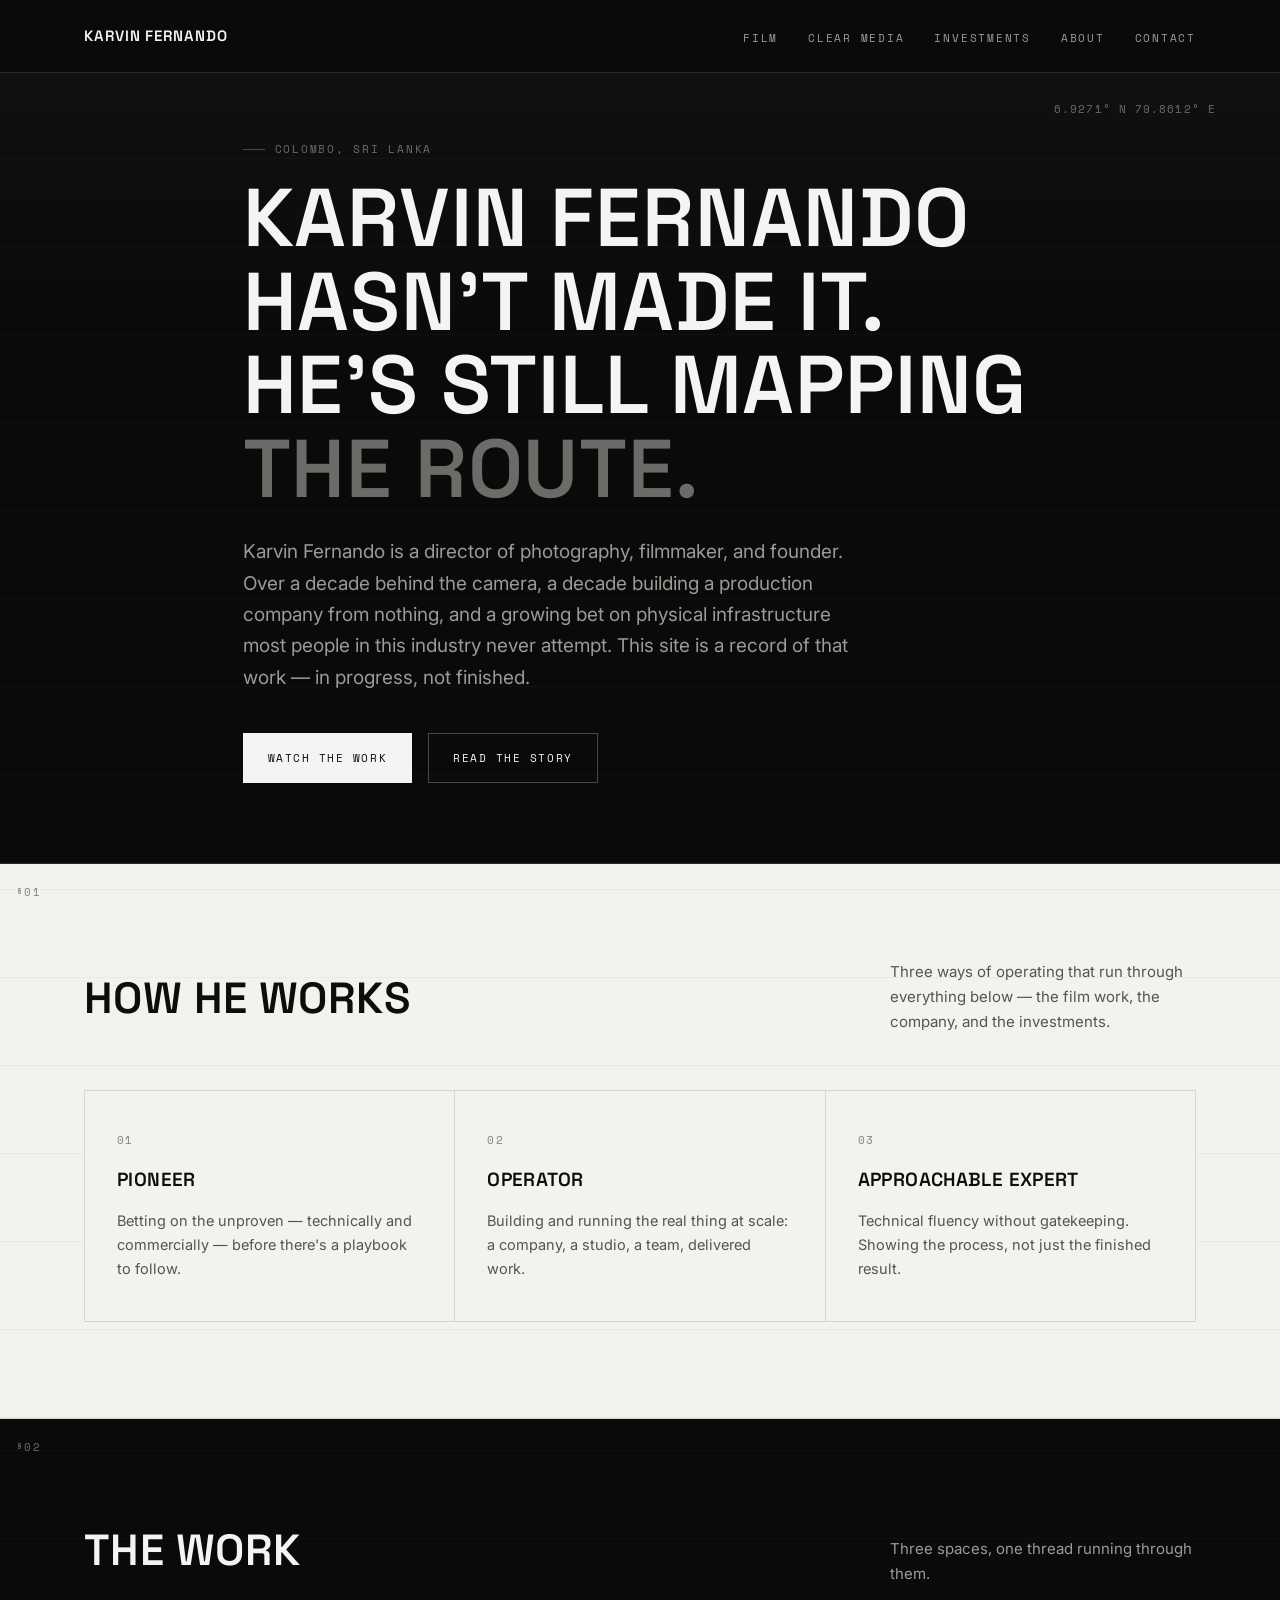
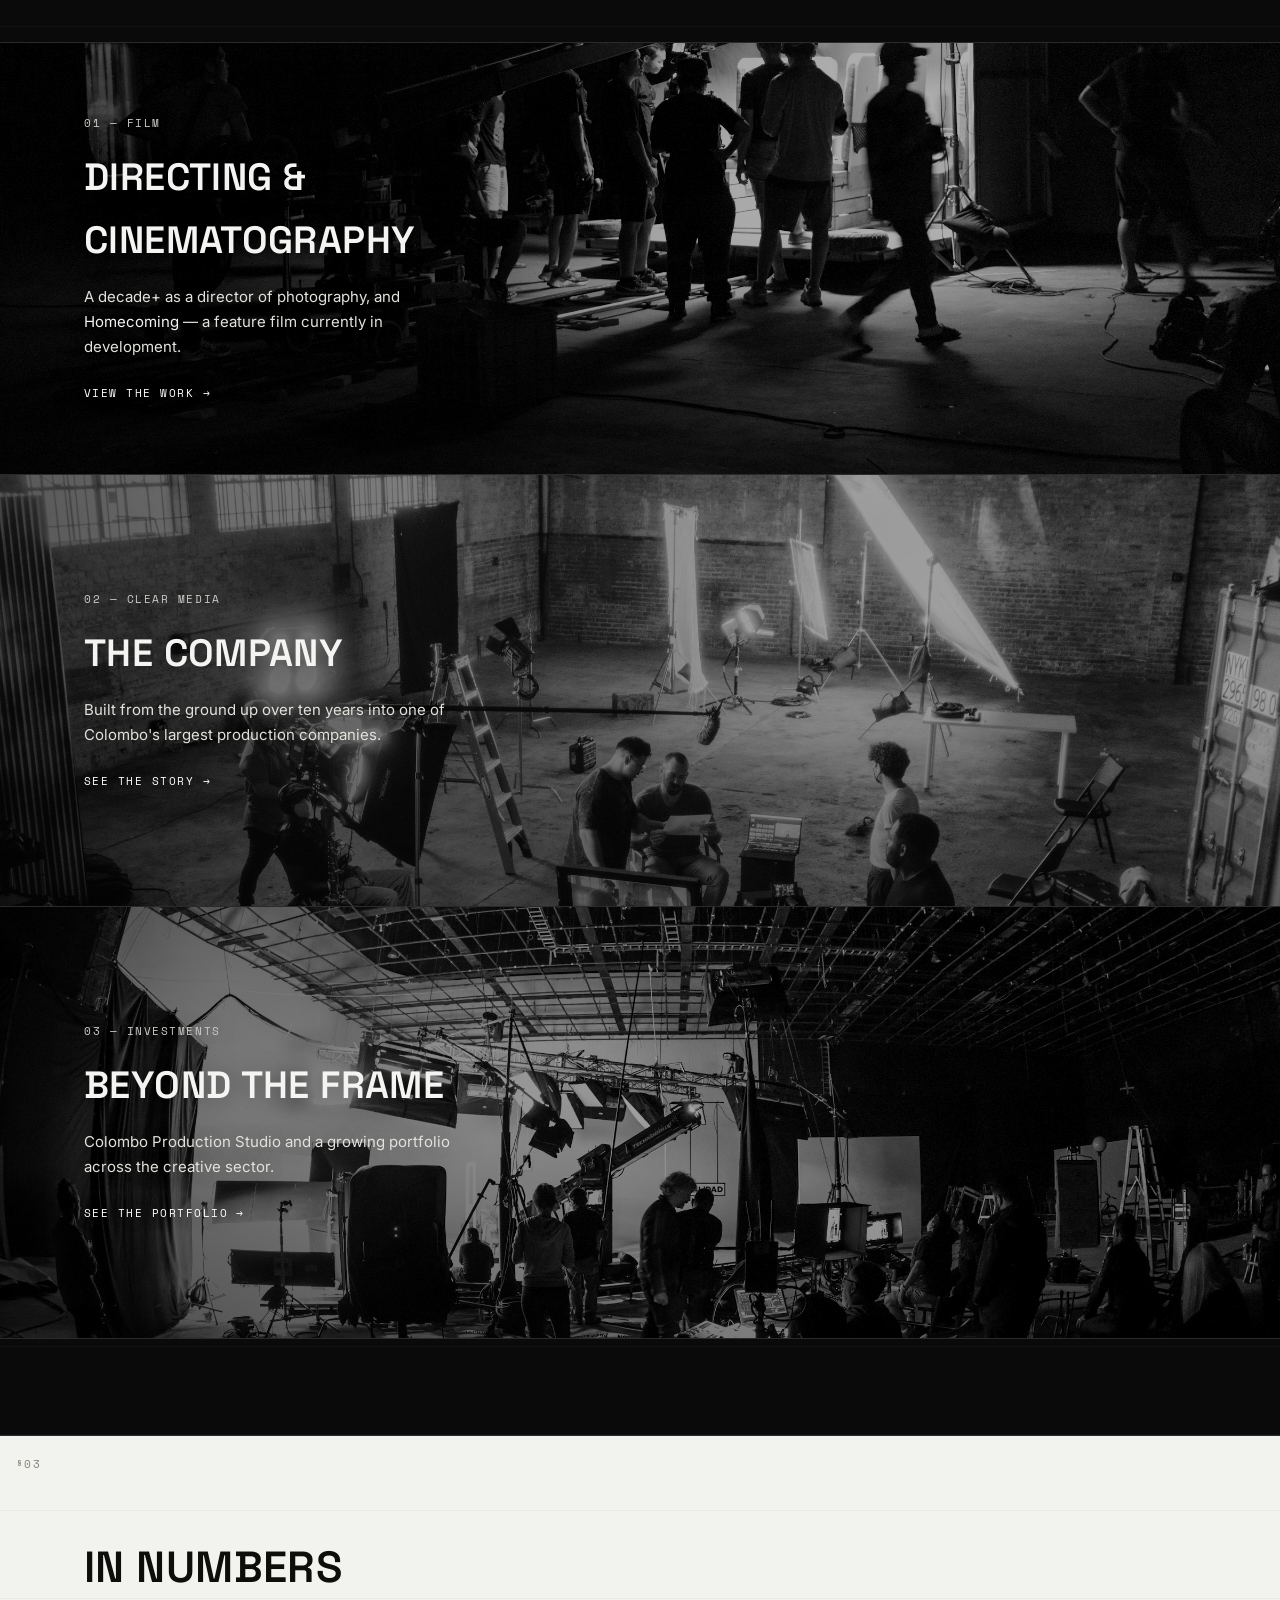
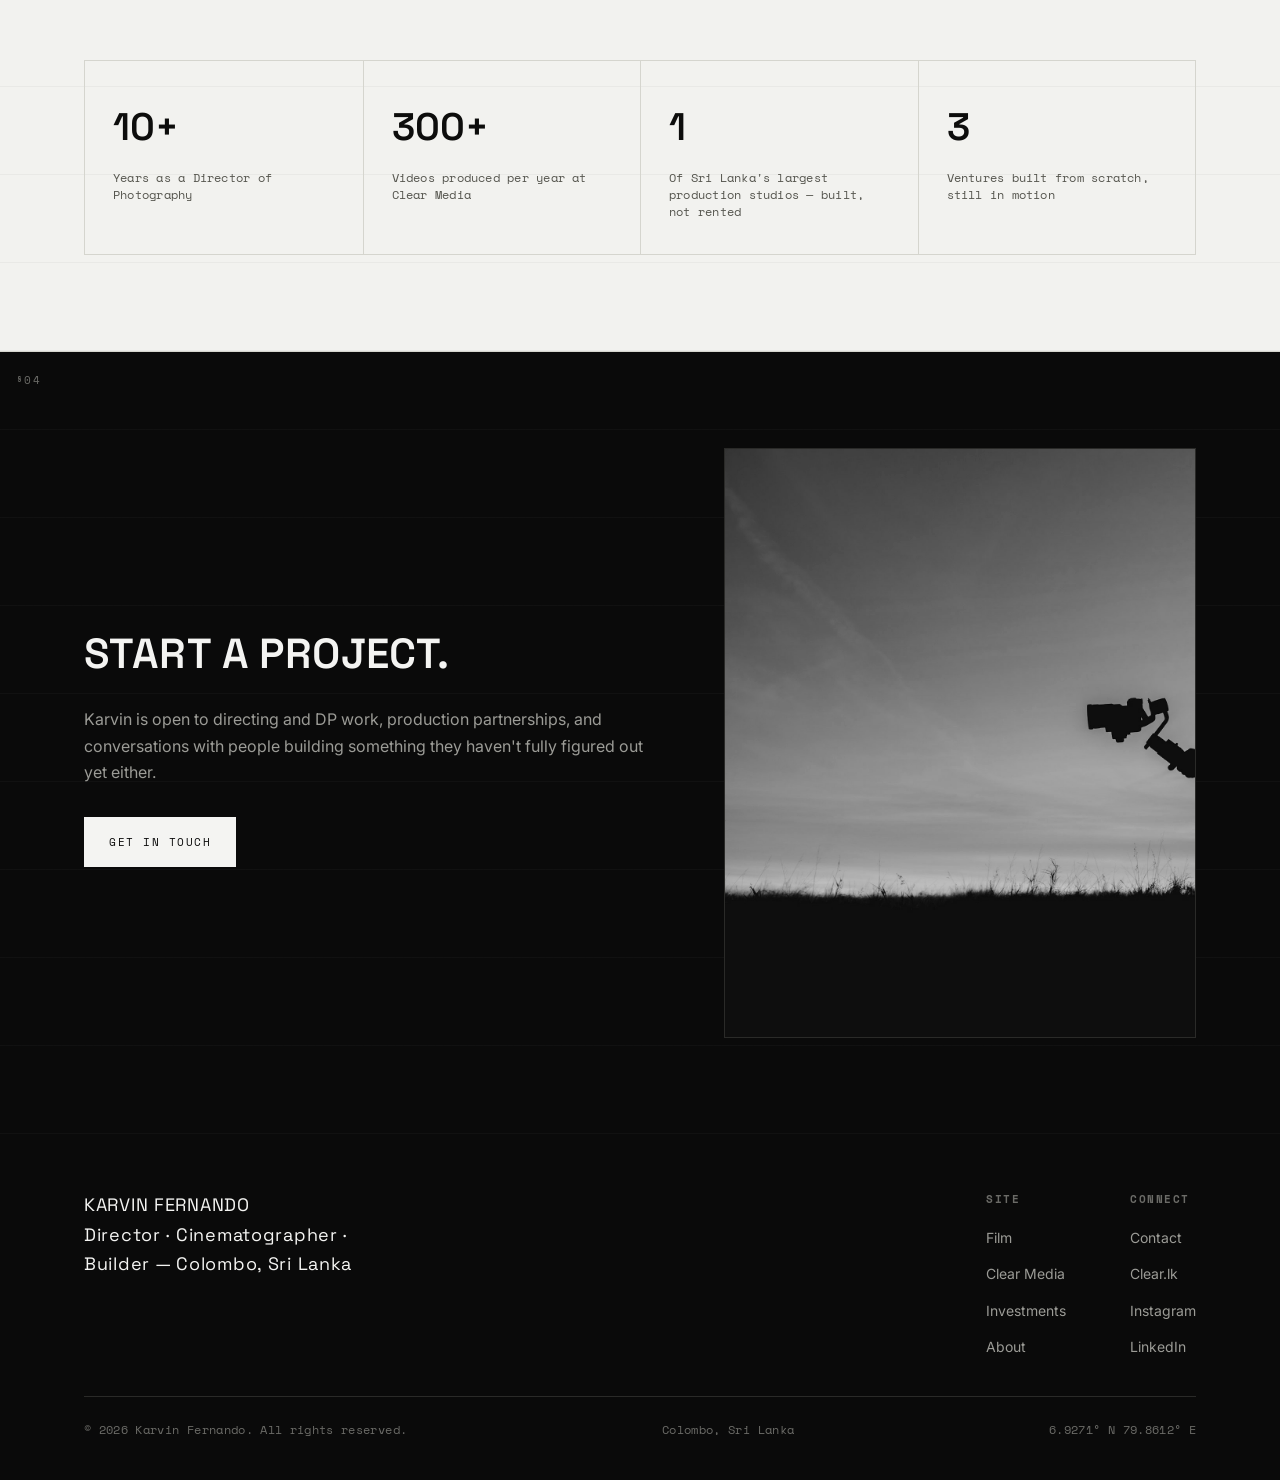
==== index.html @ cbfd1f80 "Header: drop "— DIRECTOR"; banners: centre the label - Nav wordmark is now just "KARVIN FERNANDO" on" ====
<!DOCTYPE html>
<html lang="en">
<head>
<meta charset="UTF-8">
<meta name="viewport" content="width=device-width, initial-scale=1.0">
<title>Karvin Fernando — Director, Cinematographer, Builder</title>
<meta name="description" content="Karvin Fernando is a director, cinematographer, and founder based in Colombo, Sri Lanka — building Clear Media, Colombo Production Studio, and the feature film Homecoming.">
<link rel="canonical" href="https://karvinfernando.com/">
<link rel="icon" href="favicon.svg" type="image/svg+xml">
<meta name="theme-color" content="#0a0a0a">
<meta property="og:type" content="website">
<meta property="og:site_name" content="Karvin Fernando">
<meta property="og:title" content="Karvin Fernando — Director, Cinematographer, Builder">
<meta property="og:description" content="Director of photography and founder based in Colombo, Sri Lanka. A record of the work — in progress, not finished.">
<meta property="og:url" content="https://karvinfernando.com/">
<meta property="og:image" content="https://karvinfernando.com/assets/img/og-cover.jpg">
<meta name="twitter:card" content="summary_large_image">
<meta name="twitter:title" content="Karvin Fernando — Director, Cinematographer, Builder">
<meta name="twitter:description" content="Director of photography and founder based in Colombo, Sri Lanka. A record of the work — in progress, not finished.">
<meta name="twitter:image" content="https://karvinfernando.com/assets/img/og-cover.jpg">
<link rel="preconnect" href="https://fonts.googleapis.com">
<link rel="preconnect" href="https://fonts.gstatic.com" crossorigin>
<link rel="stylesheet" href="assets/css/style.css">
</head>
<body>

<nav class="site-nav">
  <div class="wrap">
    <a href="index.html" class="nav-logo">KARVIN FERNANDO</a>
    <button class="nav-toggle" aria-label="Toggle menu"><span></span><span></span><span></span></button>
    <ul class="nav-links">
      <li><a href="film.html">Film</a></li>
      <li><a href="clear-media.html">Clear Media</a></li>
      <li><a href="investments.html">Investments</a></li>
      <li><a href="about.html">About</a></li>
      <li><a href="contact.html">Contact</a></li>
    </ul>
  </div>
</nav>

<header class="hero">
  <div class="wrap">
    <div class="eyebrow">Colombo, Sri Lanka</div>
    <h1>Karvin Fernando<br>hasn't made it.<br>He's still mapping <em>the route.</em></h1>
    <p class="lede">Karvin Fernando is a director of photography, filmmaker, and founder. Over a decade behind the camera, a decade building a production company from nothing, and a growing bet on physical infrastructure most people in this industry never attempt. This site is a record of that work — in progress, not finished.</p>
    <div class="hero-actions">
      <a href="film.html" class="btn btn-solid">Watch the work</a>
      <a href="about.html" class="btn btn-ghost">Read the story</a>
    </div>
  </div>
</header>

<section class="section">
  <div class="wrap">
    <div class="section-head">
      <h2>How he works</h2>
      <p class="section-note">Three ways of operating that run through everything below — the film work, the company, and the investments.</p>
    </div>
    <div class="grid-3">
      <div class="card">
        <span class="index pillar-num">01</span>
        <h3>Pioneer</h3>
        <p>Betting on the unproven — technically and commercially — before there's a playbook to follow.</p>
      </div>
      <div class="card">
        <span class="index pillar-num">02</span>
        <h3>Operator</h3>
        <p>Building and running the real thing at scale: a company, a studio, a team, delivered work.</p>
      </div>
      <div class="card">
        <span class="index pillar-num">03</span>
        <h3>Approachable Expert</h3>
        <p>Technical fluency without gatekeeping. Showing the process, not just the finished result.</p>
      </div>
    </div>
  </div>
</section>

<section class="section section--flush">
  <div class="wrap">
    <div class="section-head">
      <h2>The work</h2>
      <p class="section-note">Three spaces, one thread running through them.</p>
    </div>
  </div>
  <div class="banners">
    <a href="film.html" class="banner">
      <div class="banner-media">
        <img src="assets/img/banner-film.jpg" alt="A film crew and camera crane around a lit set piece on a night shoot" width="2400" height="1040" loading="lazy">
      </div>
      <div class="banner-label">
        <span class="index">01 — FILM</span>
        <h3>Directing &amp; Cinematography</h3>
        <p>A decade+ as a director of photography, and <em>Homecoming</em> — a feature film currently in development.</p>
        <span class="card-link">View the work →</span>
      </div>
    </a>
    <a href="clear-media.html" class="banner">
      <div class="banner-media">
        <img src="assets/img/banner-clear-media.jpg" alt="Elevated view of a full production crew and lighting gear across an industrial studio floor" width="2400" height="1040" loading="lazy">
      </div>
      <div class="banner-label">
        <span class="index">02 — CLEAR MEDIA</span>
        <h3>The Company</h3>
        <p>Built from the ground up over ten years into one of Colombo's largest production companies.</p>
        <span class="card-link">See the story →</span>
      </div>
    </a>
    <a href="investments.html" class="banner">
      <div class="banner-media">
        <img src="assets/img/banner-investments.jpg" alt="A vast film soundstage with an overhead lighting grid dwarfing the crew below" width="2400" height="1040" loading="lazy">
      </div>
      <div class="banner-label">
        <span class="index">03 — INVESTMENTS</span>
        <h3>Beyond the Frame</h3>
        <p>Colombo Production Studio and a growing portfolio across the creative sector.</p>
        <span class="card-link">See the portfolio →</span>
      </div>
    </a>
  </div>
</section>

<section class="section">
  <div class="wrap">
    <div class="section-head">
      <h2>In numbers</h2>
    </div>
    <div class="stats">
      <div class="stat">
        <div class="num">10+</div>
        <div class="label">Years as a Director of Photography</div>
      </div>
      <div class="stat">
        <div class="num">300+</div>
        <div class="label">Videos produced per year at Clear Media</div>
      </div>
      <div class="stat">
        <div class="num">1</div>
        <div class="label">Of Sri Lanka's largest production studios — built, not rented</div>
      </div>
      <div class="stat">
        <div class="num">3</div>
        <div class="label">Ventures built from scratch, still in motion</div>
      </div>
    </div>
  </div>
</section>

<section class="section" style="border-bottom:none;">
  <div class="wrap two-col">
    <div>
      <h2 style="font-size:clamp(26px,3.4vw,42px); max-width:16ch;">Start a project.</h2>
      <p class="lede" style="margin-top:18px;">Karvin is open to directing and DP work, production partnerships, and conversations with people building something they haven't fully figured out yet either.</p>
      <div class="hero-actions" style="margin-top:32px;">
        <a href="contact.html" class="btn btn-solid">Get in touch</a>
      </div>
    </div>
    <div class="media-frame tall">
      <img src="assets/img/home-closing.jpg" alt="A filmmaker silhouetted with a camera rig against a dusk sky" width="1200" height="1500" loading="lazy">
    </div>
  </div>
</section>

<footer class="site-footer">
  <div class="wrap">
    <div class="footer-top">
      <div class="footer-logo">KARVIN FERNANDO<br>Director · Cinematographer · Builder — Colombo, Sri Lanka</div>
      <div class="footer-cols">
        <div class="footer-col">
          <h4>SITE</h4>
          <ul>
            <li><a href="film.html">Film</a></li>
            <li><a href="clear-media.html">Clear Media</a></li>
            <li><a href="investments.html">Investments</a></li>
            <li><a href="about.html">About</a></li>
          </ul>
        </div>
        <div class="footer-col">
          <h4>CONNECT</h4>
          <ul>
            <li><a href="contact.html">Contact</a></li>
            <li><a href="https://clear.lk" target="_blank" rel="noopener">Clear.lk</a></li>
            <li><a href="#">Instagram</a></li>
            <li><a href="#">LinkedIn</a></li>
          </ul>
        </div>
      </div>
    </div>
    <div class="footer-bottom">
      <span>© <span data-year></span> Karvin Fernando. All rights reserved.</span>
      <span>Colombo, Sri Lanka</span>
    </div>
  </div>
</footer>

<script src="assets/js/main.js"></script>
</body>
</html>
---- assets/css/style.css ----
/* ==========================================================================
   KARVIN FERNANDO — personal site
   Design system v2 — monochrome spec-sheet, alternating dark / light panels
   Palette + type live here as CSS variables. Change them here, not per page.
   ========================================================================== */

@import url('https://fonts.googleapis.com/css2?family=Space+Grotesk:wght@500;600;700&family=Space+Mono:wght@400;700&family=Inter:wght@400;500;600&display=swap');

:root {
  /* --- dark panel tokens (default: hero, even sections, footer) --- */
  --bg: #0a0a0a;
  --bg-alt: #151515;
  --fg: #f4f4f2;
  --fg-dim: #9b9b96;
  --fg-faint: #6b6b67;
  --border: #2a2a28;
  --border-strong: #474743;
  --rule: rgba(255, 255, 255, 0.028);   /* ruled-paper grid line */
  --tick: rgba(244, 244, 242, 0.55);    /* corner registration marks */

  --max: 1240px;
  --gutter: clamp(20px, 5vw, 64px);
  --display: 'Space Grotesk', 'Arial Narrow', sans-serif;
  --mono: 'Space Mono', ui-monospace, 'SFMono-Regular', Menlo, monospace;
  --body: 'Inter', -apple-system, BlinkMacSystemFont, sans-serif;
}

/* --- light panel tokens: same variables, re-valued for odd sections --- */
.section:nth-of-type(odd) {
  --bg: #f2f2ef;
  --bg-alt: #e7e7e2;
  --fg: #0d0d0c;
  --fg-dim: #55554e;
  --fg-faint: #84847b;
  --border: #d5d5ce;
  --border-strong: #b4b4aa;
  --rule: rgba(0, 0, 0, 0.04);
  --tick: rgba(13, 13, 12, 0.55);
}

* { box-sizing: border-box; }
html { scroll-behavior: smooth; }

body {
  margin: 0;
  background: var(--bg);
  color: var(--fg);
  font-family: var(--body);
  line-height: 1.65;
  -webkit-font-smoothing: antialiased;
}

img { max-width: 100%; display: block; }
a { color: inherit; text-decoration: none; }

.wrap {
  max-width: var(--max);
  margin: 0 auto;
  padding-left: var(--gutter);
  padding-right: var(--gutter);
}

h1, h2, h3, h4 {
  font-family: var(--display);
  text-transform: uppercase;
  letter-spacing: 0.01em;
  font-weight: 600;
  margin: 0;
}

p { color: var(--fg-dim); margin: 0 0 1em; }
p:last-child { margin-bottom: 0; }

/* mono micro-label used across eyebrows, indices, captions, form labels */
.eyebrow {
  display: flex;
  align-items: center;
  gap: 10px;
  font-family: var(--mono);
  font-size: 11px;
  letter-spacing: 0.16em;
  text-transform: uppercase;
  color: var(--fg-faint);
  margin-bottom: 18px;
}
.eyebrow::before {
  content: '';
  width: 22px;
  height: 1px;
  background: var(--border-strong);
}

/* ---------------------------------- nav ---------------------------------- */

.site-nav {
  position: fixed;
  top: 0; left: 0; right: 0;
  z-index: 100;
  background: rgba(10, 10, 10, 0.92);
  backdrop-filter: blur(10px);
  border-bottom: 1px solid #2a2a28;
}
.site-nav .wrap {
  display: flex;
  align-items: center;
  justify-content: space-between;
  height: 72px;
}
.nav-logo {
  font-family: var(--display);
  font-size: 15px;
  letter-spacing: 0.06em;
  font-weight: 600;
  color: #f4f4f2;
}
.nav-logo span { color: #6b6b67; }
.nav-links {
  display: flex;
  gap: 30px;
  list-style: none;
  margin: 0; padding: 0;
}
.nav-links a {
  font-family: var(--mono);
  font-size: 11px;
  letter-spacing: 0.16em;
  text-transform: uppercase;
  color: #9b9b96;
  padding-bottom: 4px;
  border-bottom: 1px solid transparent;
  transition: color .2s, border-color .2s;
}
.nav-links a:hover,
.nav-links a[aria-current="page"] {
  color: #f4f4f2;
  border-color: #f4f4f2;
}
.nav-toggle {
  display: none;
  flex-direction: column;
  gap: 5px;
  background: none;
  border: none;
  cursor: pointer;
  padding: 8px;
}
.nav-toggle span {
  width: 22px; height: 1px; background: #f4f4f2;
}

@media (max-width: 820px) {
  .nav-links {
    position: fixed;
    top: 72px; left: 0; right: 0;
    background: #0a0a0a;
    border-bottom: 1px solid #2a2a28;
    flex-direction: column;
    gap: 0;
    max-height: 0;
    overflow: hidden;
    transition: max-height .25s ease;
  }
  .nav-links.open { max-height: 420px; }
  .nav-links li { border-top: 1px solid #2a2a28; }
  .nav-links a { display: block; padding: 18px var(--gutter); border-bottom: none; }
  .nav-toggle { display: flex; }
}

/* --------------------------------- hero ---------------------------------- */

.hero {
  position: relative;
  min-height: 92vh;
  display: flex;
  flex-direction: column;
  justify-content: center;
  padding-top: 140px;
  padding-bottom: 80px;
  border-bottom: 1px solid var(--border);
  background-color: var(--bg);
  background-image:
    linear-gradient(180deg, rgba(255, 255, 255, 0.03), transparent 40%),
    repeating-linear-gradient(0deg, var(--rule) 0 1px, transparent 1px 88px);
}
.hero h1 {
  font-size: clamp(38px, 6.4vw, 92px);
  line-height: 1.02;
  max-width: 15ch;
}
.hero h1 em {
  font-style: normal;
  color: var(--fg-faint);
}
.hero .lede {
  margin-top: 26px;
  max-width: 52ch;
  font-size: clamp(16px, 1.6vw, 19px);
  color: var(--fg-dim);
}
.hero-actions {
  margin-top: 40px;
  display: flex;
  gap: 16px;
  flex-wrap: wrap;
}

/* coordinate stamp, top-right of hero areas */
.hero::after,
.page-hero::after {
  content: "6.9271° N   79.8612° E";
  position: absolute;
  top: 100px;
  right: var(--gutter);
  font-family: var(--mono);
  font-size: 11px;
  letter-spacing: 0.1em;
  color: var(--fg-faint);
}
@media (max-width: 720px) {
  .hero::after, .page-hero::after { display: none; }
}

/* --------------------------------- buttons -------------------------------- */

.btn {
  display: inline-flex;
  align-items: center;
  gap: 10px;
  font-family: var(--mono);
  font-size: 11px;
  letter-spacing: 0.14em;
  text-transform: uppercase;
  color: var(--fg);
  padding: 15px 24px;
  border: 1px solid var(--border-strong);
  transition: background .2s, color .2s, border-color .2s;
}
.btn-solid {
  background: var(--fg);
  color: var(--bg);
  border-color: var(--fg);
}
.btn-solid:hover { background: transparent; color: var(--fg); }
.btn-ghost:hover { border-color: var(--fg); }

/* --------------------------------- sections -------------------------------- */

body { counter-reset: sec; }

.section {
  position: relative;
  counter-increment: sec;
  padding: 96px 0;
  border-bottom: 1px solid var(--border);
  background-color: var(--bg);
  background-image: repeating-linear-gradient(0deg, var(--rule) 0 1px, transparent 1px 88px);
  color: var(--fg);
}
.section::before {
  content: "§" counter(sec, decimal-leading-zero);
  position: absolute;
  top: 20px;
  left: 16px;
  font-family: var(--mono);
  font-size: 10.5px;
  letter-spacing: 0.14em;
  color: var(--fg-faint);
}
.section-head {
  display: flex;
  justify-content: space-between;
  align-items: flex-end;
  gap: 24px;
  margin-bottom: 56px;
  flex-wrap: wrap;
}
.section-head h2 {
  font-size: clamp(26px, 3.4vw, 44px);
  max-width: 20ch;
}
.section-head .section-note {
  max-width: 34ch;
  color: var(--fg-dim);
  font-size: 15px;
}

/* --------------------------------- grids ---------------------------------- */

.grid-3,
.grid-2,
.grid-4 {
  display: grid;
  gap: 1px;
  background: var(--border);
  border: 1px solid var(--border);
}
.grid-3 { grid-template-columns: repeat(3, 1fr); }
.grid-2 { grid-template-columns: repeat(2, 1fr); }
.grid-4 { grid-template-columns: repeat(4, 1fr); }
@media (max-width: 900px) {
  .grid-3, .grid-4 { grid-template-columns: repeat(2, 1fr); }
}
@media (max-width: 900px) and (min-width: 601px) {
  .grid-3 > :last-child { grid-column: 1 / -1; }
}
@media (max-width: 600px) {
  .grid-3, .grid-4, .grid-2 { grid-template-columns: 1fr; }
}

.card {
  background: var(--bg);
  padding: 40px 32px;
  display: flex;
  flex-direction: column;
  gap: 14px;
}
.card .index {
  font-family: var(--mono);
  font-size: 11px;
  color: var(--fg-faint);
  letter-spacing: 0.12em;
}
.card h3 {
  font-size: 19px;
  letter-spacing: 0.02em;
}
.card p { font-size: 14.5px; }
.card-link {
  margin-top: auto;
  font-family: var(--mono);
  font-size: 10.5px;
  letter-spacing: 0.14em;
  text-transform: uppercase;
  color: var(--fg);
  padding-top: 10px;
}
.card.link-card { transition: background .2s; }
.card.link-card:hover { background: var(--bg-alt); }

/* --------------------------------- stats ---------------------------------- */

.stats {
  display: grid;
  grid-template-columns: repeat(4, 1fr);
  border: 1px solid var(--border);
}
.stat {
  padding: 34px 28px;
  border-left: 1px solid var(--border);
}
.stat:first-child { border-left: none; }
.stat .num {
  font-family: var(--display);
  font-size: clamp(26px, 3vw, 40px);
  font-weight: 600;
}
.stat .label {
  margin-top: 10px;
  font-family: var(--mono);
  font-size: 11.5px;
  line-height: 1.5;
  letter-spacing: 0.02em;
  color: var(--fg-dim);
}
@media (max-width: 820px) {
  .stats { grid-template-columns: repeat(2, 1fr); }
  .stat:nth-child(3) { border-left: none; }
}
@media (max-width: 520px) {
  .stats { grid-template-columns: 1fr; }
  .stat { border-left: none !important; border-top: 1px solid var(--border); }
  .stat:first-child { border-top: none; }
}

/* ------------------------------ placeholder media -------------------------- */

.media-frame {
  position: relative;
  aspect-ratio: 16 / 9;
  border: 1px dashed var(--border-strong);
  background: var(--bg-alt);
  display: flex;
  align-items: center;
  justify-content: center;
  overflow: hidden;
}
.media-frame.tall { aspect-ratio: 4 / 5; }
.media-frame img {
  position: absolute;
  inset: 0;
  width: 100%;
  height: 100%;
  object-fit: cover;
  filter: grayscale(1) contrast(1.04);
}
.media-frame:has(img) { border-style: solid; border-color: var(--border); }
.media-frame .ph-label {
  font-family: var(--mono);
  font-size: 11px;
  letter-spacing: 0.08em;
  text-transform: uppercase;
  color: var(--fg-faint);
  text-align: center;
  padding: 0 20px;
}
.play-btn {
  position: absolute;
  width: 64px; height: 64px;
  border-radius: 50%;
  border: 1px solid var(--fg-dim);
  display: flex;
  align-items: center;
  justify-content: center;
  color: var(--fg);
  cursor: pointer;
  background: rgba(0, 0, 0, 0.3);
}
.play-btn::after {
  content: '';
  border-style: solid;
  border-width: 8px 0 8px 13px;
  border-color: transparent transparent transparent #f4f4f2;
  margin-left: 4px;
}

/* corner registration marks on framed media + carousel */
.media-frame::before,
.media-frame::after,
.carousel::before,
.carousel::after {
  content: "";
  position: absolute;
  width: 9px;
  height: 9px;
  z-index: 3;
  border: 1px solid var(--tick);
  pointer-events: none;
}
.media-frame::before,
.carousel::before { top: -1px; left: -1px; border-right: 0; border-bottom: 0; }
.media-frame::after,
.carousel::after { bottom: -1px; right: -1px; border-left: 0; border-top: 0; }

/* --------------------------------- carousel -------------------------------- */

.carousel {
  position: relative;
  border: 1px solid var(--border);
}
.carousel-track {
  position: relative;
  aspect-ratio: 21 / 9;
  overflow: hidden;
}
.carousel-slide {
  position: absolute;
  inset: 0;
  display: flex;
  align-items: center;
  justify-content: center;
  background: var(--bg-alt);
  opacity: 0;
  transition: opacity .5s ease;
  pointer-events: none;
}
.carousel-slide.active { opacity: 1; pointer-events: auto; }
.carousel-slide img { width: 100%; height: 100%; object-fit: cover; filter: grayscale(1) contrast(1.04); }
.carousel-caption {
  position: absolute;
  left: 0; bottom: 0; right: 0;
  padding: 18px var(--gutter);
  background: linear-gradient(0deg, rgba(0, 0, 0, 0.7), transparent);
  font-family: var(--mono);
  font-size: 11px;
  letter-spacing: 0.08em;
  text-transform: uppercase;
  color: #cfcfca;
}
.carousel-nav {
  display: flex;
  align-items: center;
  justify-content: space-between;
  border-top: 1px solid var(--border);
  padding: 14px var(--gutter);
}
.carousel-arrows { display: flex; gap: 10px; }
.carousel-arrows button {
  width: 38px; height: 38px;
  background: none;
  border: 1px solid var(--border-strong);
  color: var(--fg);
  cursor: pointer;
  font-family: var(--mono);
}
.carousel-arrows button:hover { background: var(--fg); color: var(--bg); }
.carousel-dots { display: flex; gap: 8px; }
.carousel-dots button {
  width: 8px; height: 8px;
  border-radius: 50%;
  border: 1px solid var(--fg-faint);
  background: transparent;
  cursor: pointer;
  padding: 0;
}
.carousel-dots button.active { background: var(--fg); border-color: var(--fg); }

/* --------------------------------- steps (3-part breakdown) ---------------- */

.steps {
  display: grid;
  grid-template-columns: repeat(3, 1fr);
  gap: 1px;
  background: var(--border);
  border: 1px solid var(--border);
}
.step { background: var(--bg); padding: 44px 34px; }
.step .step-num {
  font-family: var(--mono);
  font-size: 26px;
  color: var(--fg-faint);
  margin-bottom: 18px;
}
.step h3 { font-size: 18px; margin-bottom: 14px; }
.step p { font-size: 14.5px; }
@media (max-width: 900px) { .steps { grid-template-columns: 1fr; } }

/* --------------------------------- pillars ---------------------------------- */

.pillar-num { color: var(--fg-faint); font-family: var(--mono); font-size: 12px; }

/* --------------------------------- footer ---------------------------------- */

.site-footer {
  padding: 56px 0 40px;
  background: var(--bg);
}
.footer-top {
  display: flex;
  justify-content: space-between;
  align-items: flex-start;
  gap: 24px;
  flex-wrap: wrap;
  padding-bottom: 36px;
  border-bottom: 1px solid var(--border);
}
.footer-logo {
  font-family: var(--display);
  font-size: 18px;
  letter-spacing: 0.04em;
  max-width: 24ch;
}
.footer-cols { display: flex; gap: 64px; flex-wrap: wrap; }
.footer-col h4 {
  font-family: var(--mono);
  font-size: 11px;
  letter-spacing: 0.14em;
  color: var(--fg-faint);
  margin-bottom: 16px;
}
.footer-col ul { list-style: none; margin: 0; padding: 0; display: flex; flex-direction: column; gap: 10px; }
.footer-col a { color: var(--fg-dim); font-size: 14px; }
.footer-col a:hover { color: var(--fg); }
.footer-bottom {
  padding-top: 24px;
  display: flex;
  justify-content: space-between;
  align-items: baseline;
  font-family: var(--mono);
  font-size: 11.5px;
  letter-spacing: 0.03em;
  color: var(--fg-faint);
  flex-wrap: wrap;
  gap: 10px 28px;
}
.footer-bottom::after {
  content: "6.9271° N  79.8612° E";
}

/* --------------------------------- misc page hero (non-home) ---------------- */

.page-hero {
  position: relative;
  padding: 156px 0 68px;
  border-bottom: 1px solid var(--border);
  background-color: var(--bg);
  background-image: repeating-linear-gradient(0deg, var(--rule) 0 1px, transparent 1px 88px);
}
.page-hero h1 {
  font-size: clamp(32px, 5vw, 60px);
  max-width: 18ch;
}
.page-hero .lede {
  margin-top: 22px;
  max-width: 60ch;
  font-size: 16.5px;
}

.prose { max-width: 68ch; }
.prose p { font-size: 16px; color: var(--fg-dim); }

.tag-list { display: flex; flex-wrap: wrap; gap: 10px; margin-top: 20px; }
.tag {
  font-family: var(--mono);
  font-size: 10.5px;
  letter-spacing: 0.1em;
  text-transform: uppercase;
  border: 1px solid var(--border-strong);
  padding: 7px 12px;
  color: var(--fg-dim);
}

.two-col {
  display: grid;
  grid-template-columns: 1.1fr 0.9fr;
  gap: 64px;
  align-items: center;
}
@media (max-width: 900px) {
  .two-col { grid-template-columns: 1fr; }
  .two-col .media-frame.tall { aspect-ratio: 3 / 2; }
}

form.contact-form {
  display: flex;
  flex-direction: column;
  gap: 22px;
  max-width: 640px;
}
.form-row { display: flex; flex-direction: column; gap: 8px; }
.form-row label {
  font-family: var(--mono);
  font-size: 11px;
  letter-spacing: 0.12em;
  text-transform: uppercase;
  color: var(--fg-faint);
}
.form-row input,
.form-row select,
.form-row textarea {
  background: var(--bg-alt);
  border: 1px solid var(--border);
  color: var(--fg);
  font-family: var(--body);
  font-size: 15px;
  padding: 14px 16px;
}
.form-row textarea { resize: vertical; min-height: 120px; }
.form-row input:focus,
.form-row select:focus,
.form-row textarea:focus {
  outline: none;
  border-color: var(--fg-dim);
}

.contact-methods {
  display: flex;
  flex-direction: column;
  gap: 26px;
}
.contact-methods .item { border-top: 1px solid var(--border); padding-top: 18px; }
.contact-methods h4 {
  font-family: var(--mono);
  font-size: 11px;
  letter-spacing: 0.12em;
  text-transform: uppercase;
  color: var(--fg-faint);
  margin-bottom: 8px;
}
.contact-methods p { font-size: 15px; color: var(--fg); }

/* --------------------------------- banners (full-bleed image strips) ------- */

.section--flush .banners {
  display: flex;
  flex-direction: column;
  border-top: 1px solid var(--border);
}
.banner {
  position: relative;
  display: flex;
  align-items: center;
  min-height: clamp(340px, 48vh, 540px);
  border-bottom: 1px solid var(--border);
  overflow: hidden;
  isolation: isolate;
}
.banner-media {
  position: absolute;
  inset: 0;
  z-index: 0;
  background: var(--bg-alt);
  display: flex;
  align-items: center;
  justify-content: center;
}
.banner-media::before {
  content: "";
  position: absolute;
  inset: 14px;
  border: 1px dashed var(--border-strong);
}
.banner-media:has(img)::before { display: none; }
.banner-media img {
  width: 100%;
  height: 100%;
  object-fit: cover;
  filter: grayscale(1) contrast(1.05);
  transition: transform .6s ease;
}
.banner-media .ph-label {
  position: relative;
  z-index: 1;
  color: var(--fg-faint);
}
/* dark scrim only once a real image is in place */
.banner:has(img)::after {
  content: "";
  position: absolute;
  inset: 0;
  z-index: 1;
  background:
    linear-gradient(90deg, rgba(0, 0, 0, 0.62) 0%, rgba(0, 0, 0, 0.34) 55%, rgba(0, 0, 0, 0.28) 100%),
    linear-gradient(0deg, rgba(0, 0, 0, 0.28), transparent 55%);
}
.banner-label {
  position: relative;
  z-index: 2;
  width: 100%;
  max-width: var(--max);
  margin: 0 auto;
  padding: 40px var(--gutter);
  color: #f4f4f2;
  text-shadow: 0 1px 24px rgba(0, 0, 0, 0.35);
}
.banner-label .index {
  display: block;
  font-family: var(--mono);
  font-size: 11px;
  letter-spacing: 0.14em;
  color: #cbcbc6;
  margin-bottom: 14px;
}
.banner-label h3 {
  font-size: clamp(24px, 3.2vw, 38px);
  max-width: 18ch;
  margin-bottom: 14px;
}
.banner-label p {
  color: #e2e2dd;
  font-size: 15px;
  max-width: 42ch;
  margin-bottom: 18px;
}
.banner-label p em { font-style: normal; color: #f4f4f2; }
.banner-label .card-link { color: #fff; }
.banner:hover .banner-media img { transform: scale(1.03); }

/* --------------------------------- motion ---------------------------------- */

@media (prefers-reduced-motion: reduce) {
  html { scroll-behavior: auto; }
  * { transition: none !important; }
}
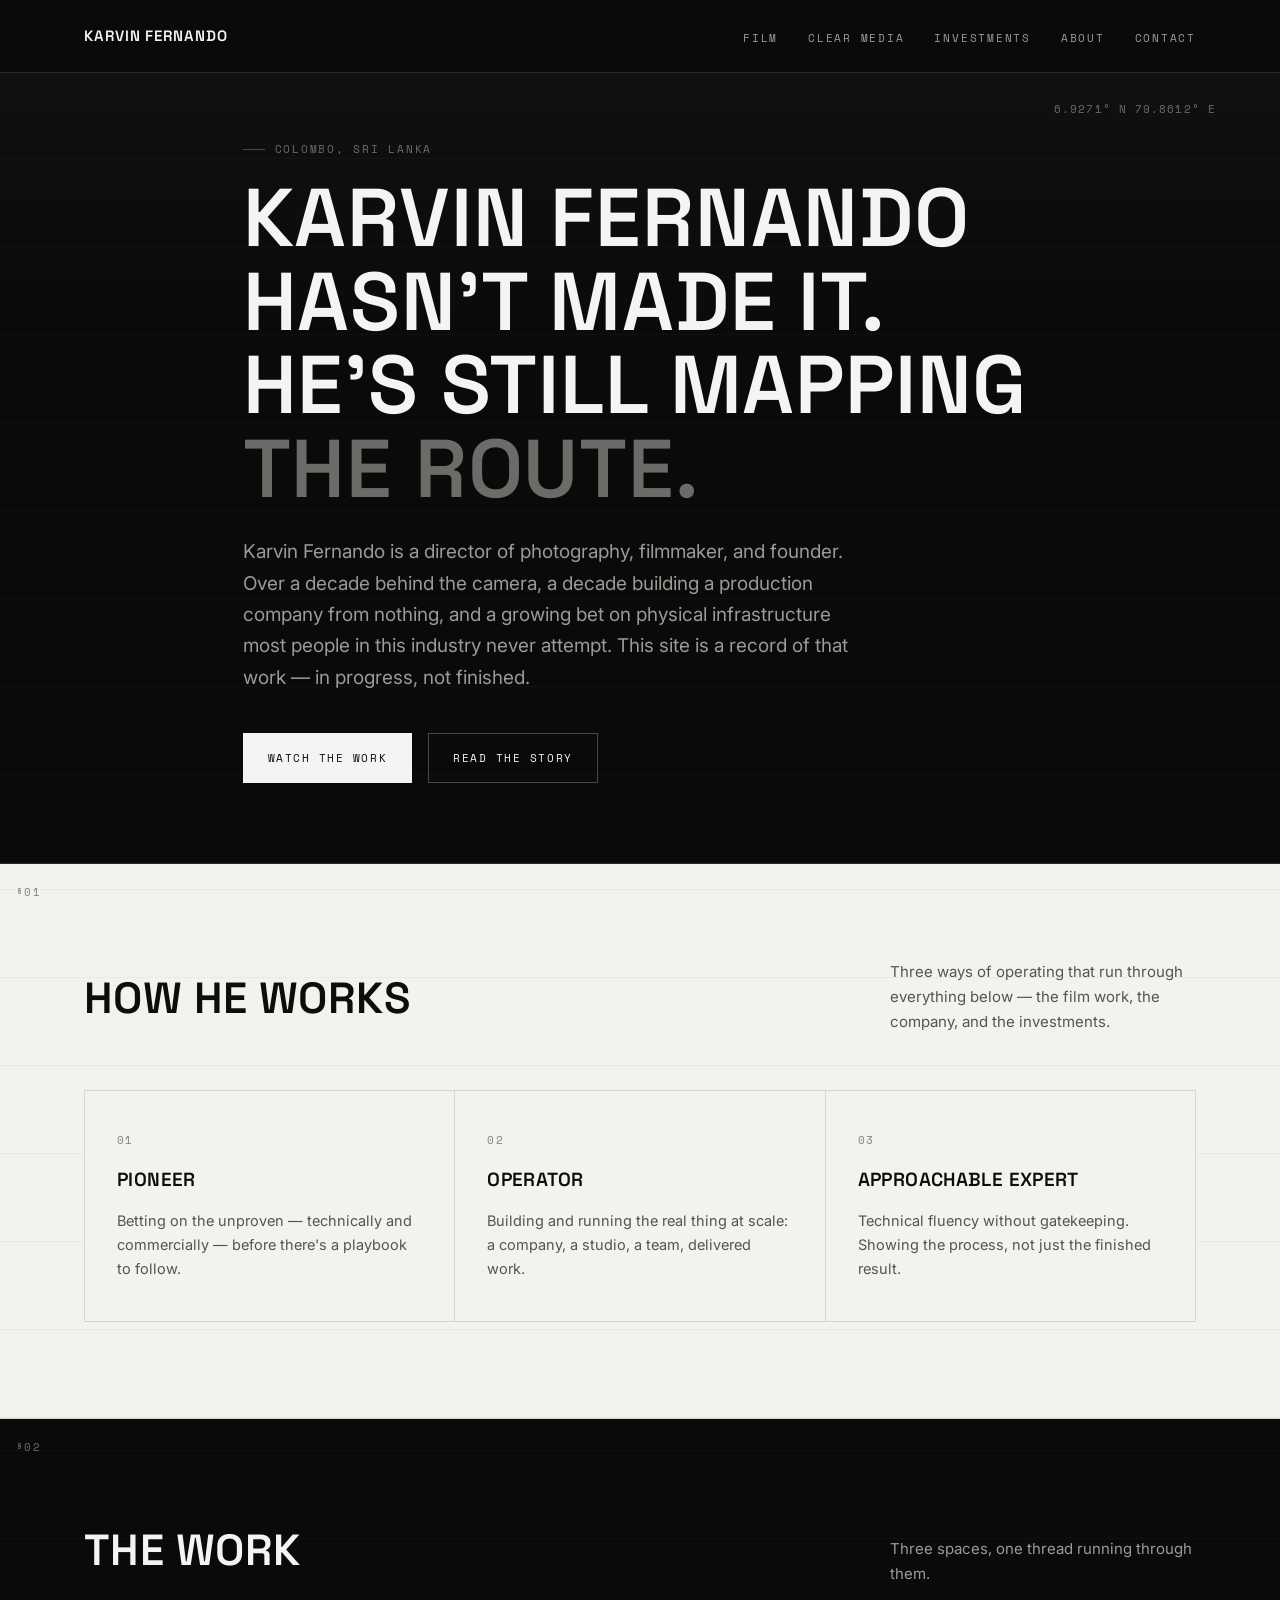
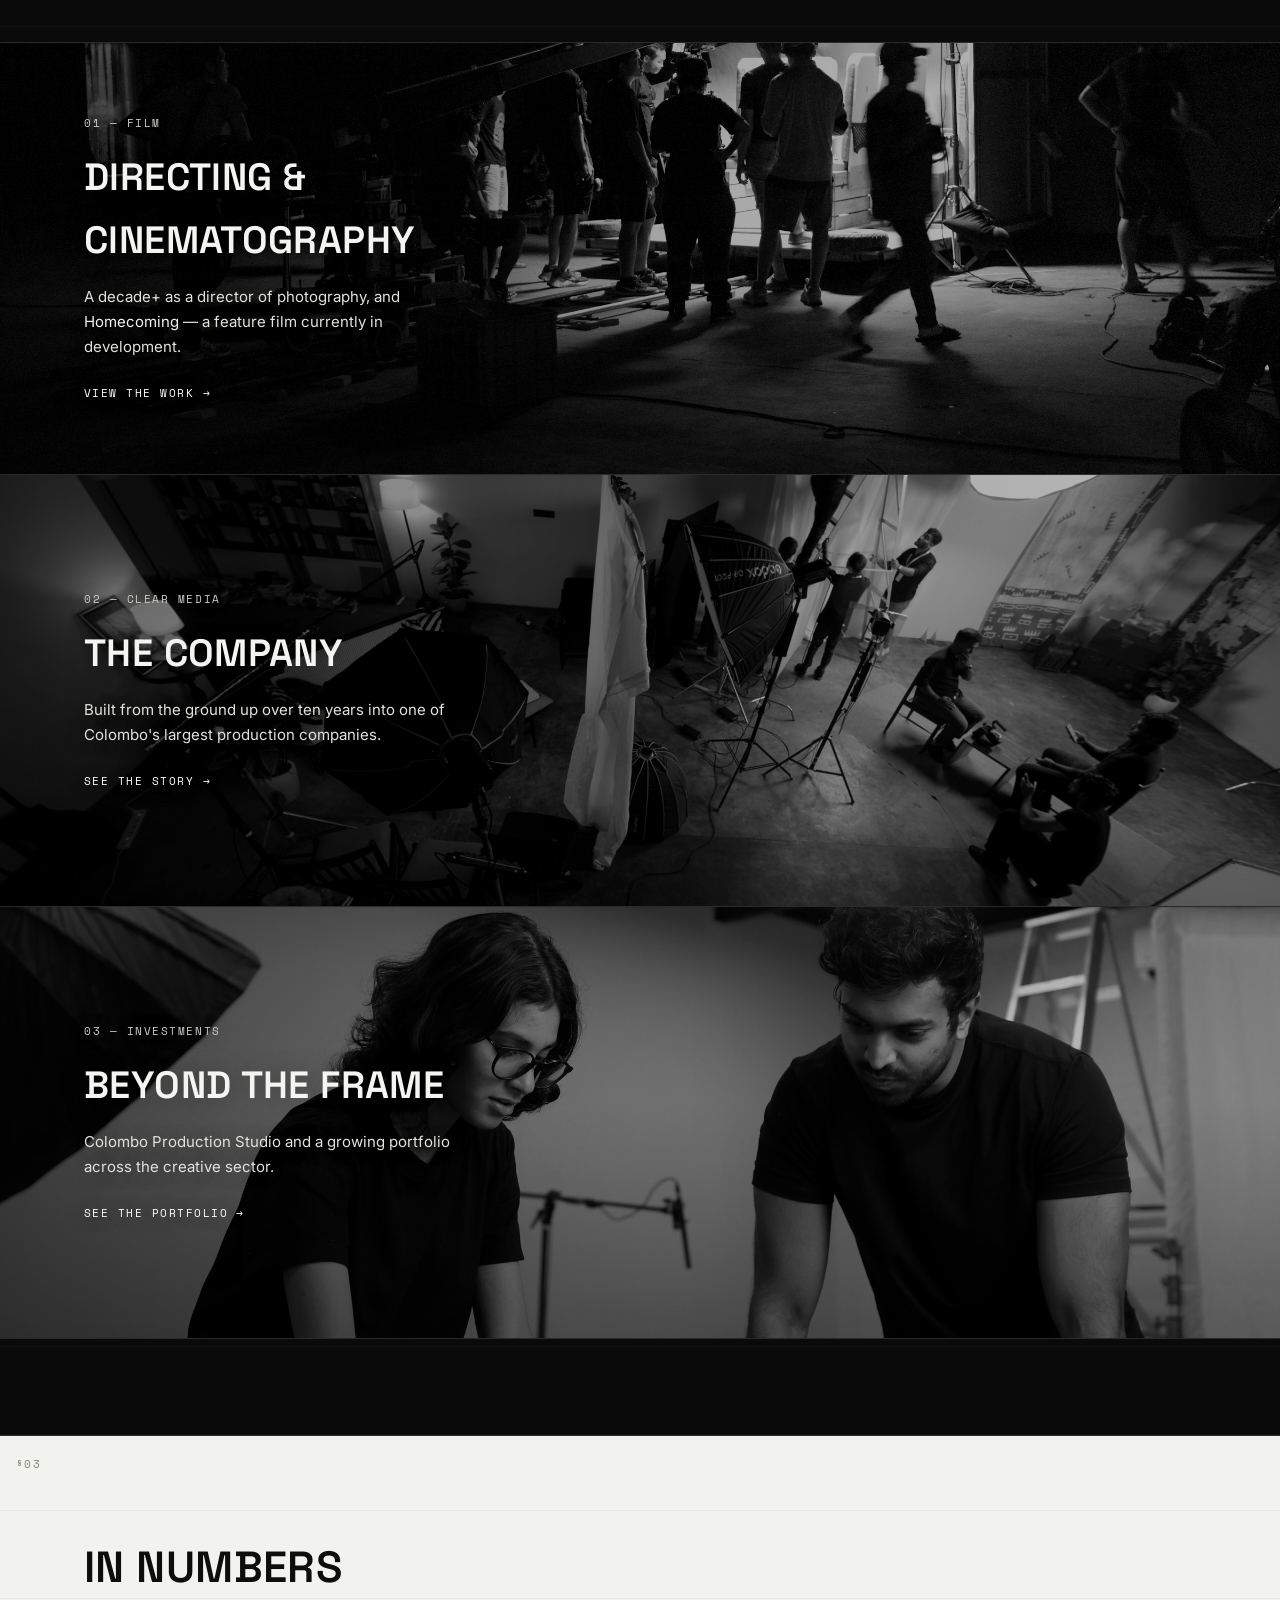
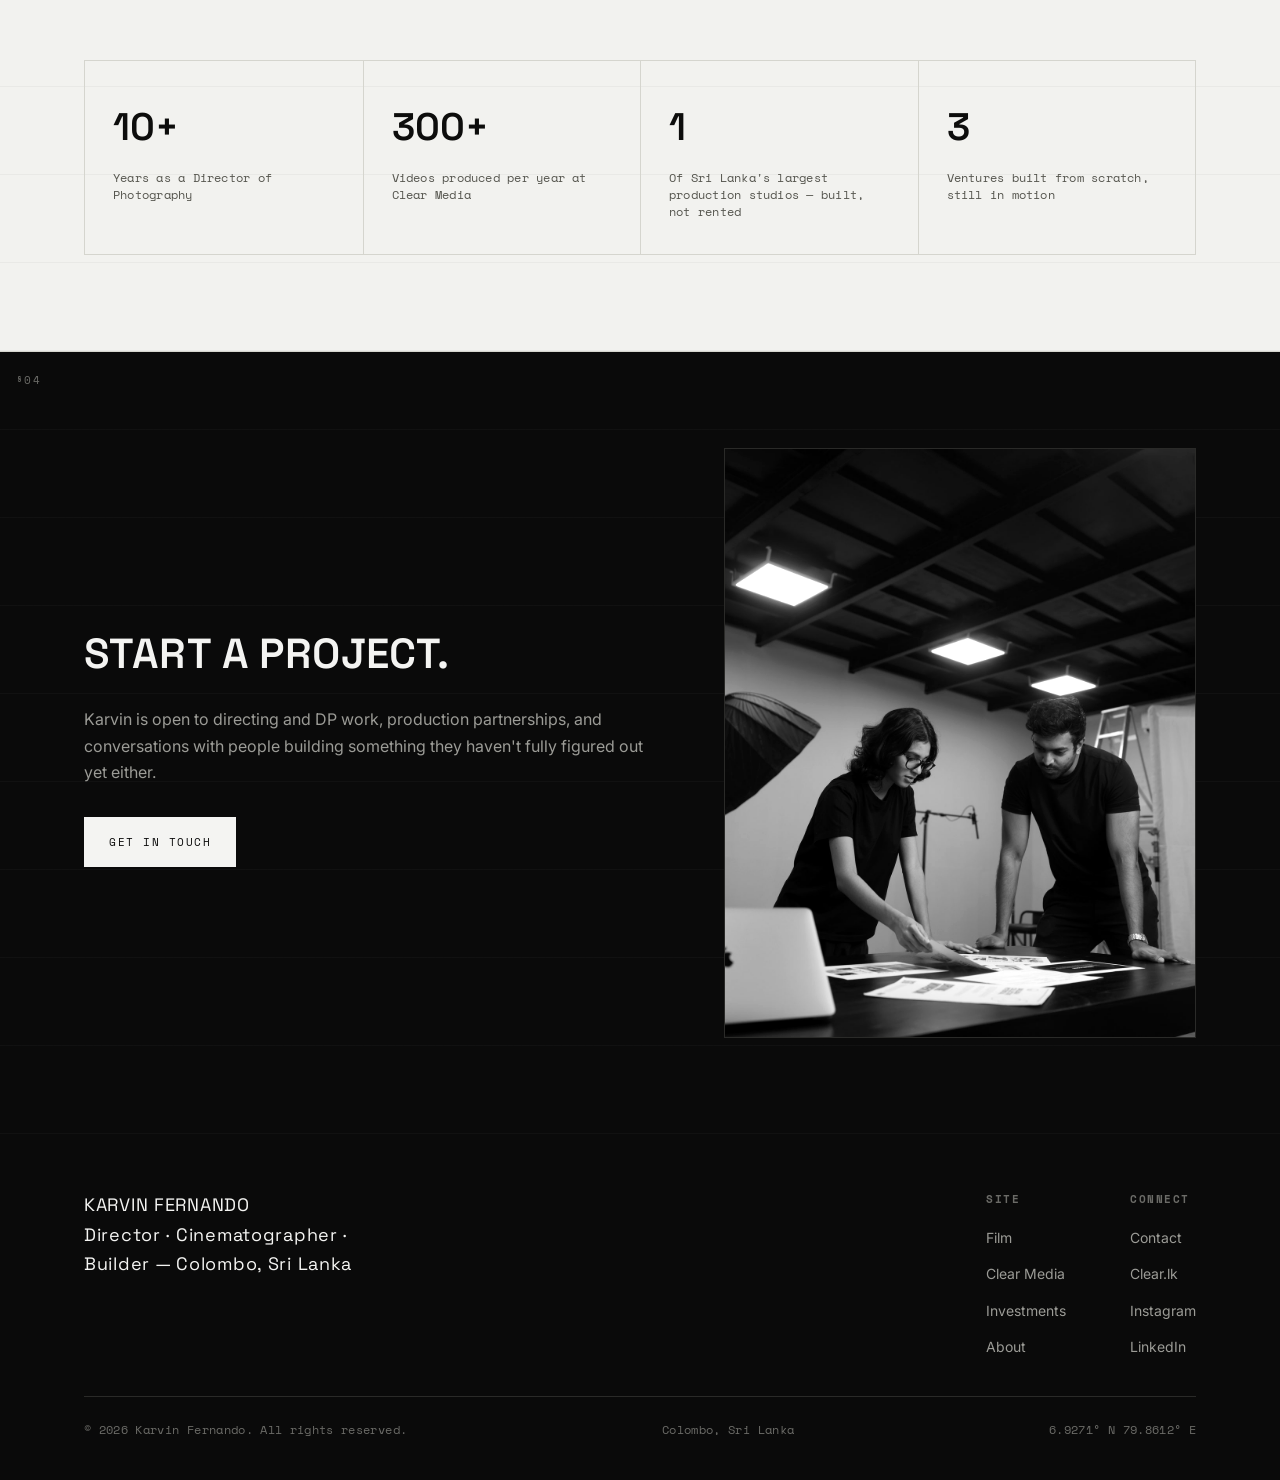
==== commit 407c6253: "Swap in real B&W photos: investments + clear-media banners, home closing - banner-investments.jpg + " ====
--- a/index.html
+++ b/index.html
@@ -97,7 +97,7 @@
     </a>
     <a href="clear-media.html" class="banner">
       <div class="banner-media">
-        <img src="assets/img/banner-clear-media.jpg" alt="Elevated view of a full production crew and lighting gear across an industrial studio floor" width="2400" height="1040" loading="lazy">
+        <img src="assets/img/banner-clear-media.jpg" alt="A production crew lighting an interview set in a studio" width="2400" height="1040" loading="lazy">
       </div>
       <div class="banner-label">
         <span class="index">02 — CLEAR MEDIA</span>
@@ -108,7 +108,7 @@
     </a>
     <a href="investments.html" class="banner">
       <div class="banner-media">
-        <img src="assets/img/banner-investments.jpg" alt="A vast film soundstage with an overhead lighting grid dwarfing the crew below" width="2400" height="1040" loading="lazy">
+        <img src="assets/img/banner-investments.jpg" alt="Two people reviewing printed work at a table in a studio" width="2400" height="1040" loading="lazy">
       </div>
       <div class="banner-label">
         <span class="index">03 — INVESTMENTS</span>
@@ -156,7 +156,7 @@
       </div>
     </div>
     <div class="media-frame tall">
-      <img src="assets/img/home-closing.jpg" alt="A filmmaker silhouetted with a camera rig against a dusk sky" width="1200" height="1500" loading="lazy">
+      <img src="assets/img/home-closing.jpg" alt="Two people reviewing printed work at a table in a studio" width="1200" height="1500" loading="lazy">
     </div>
   </div>
 </section>
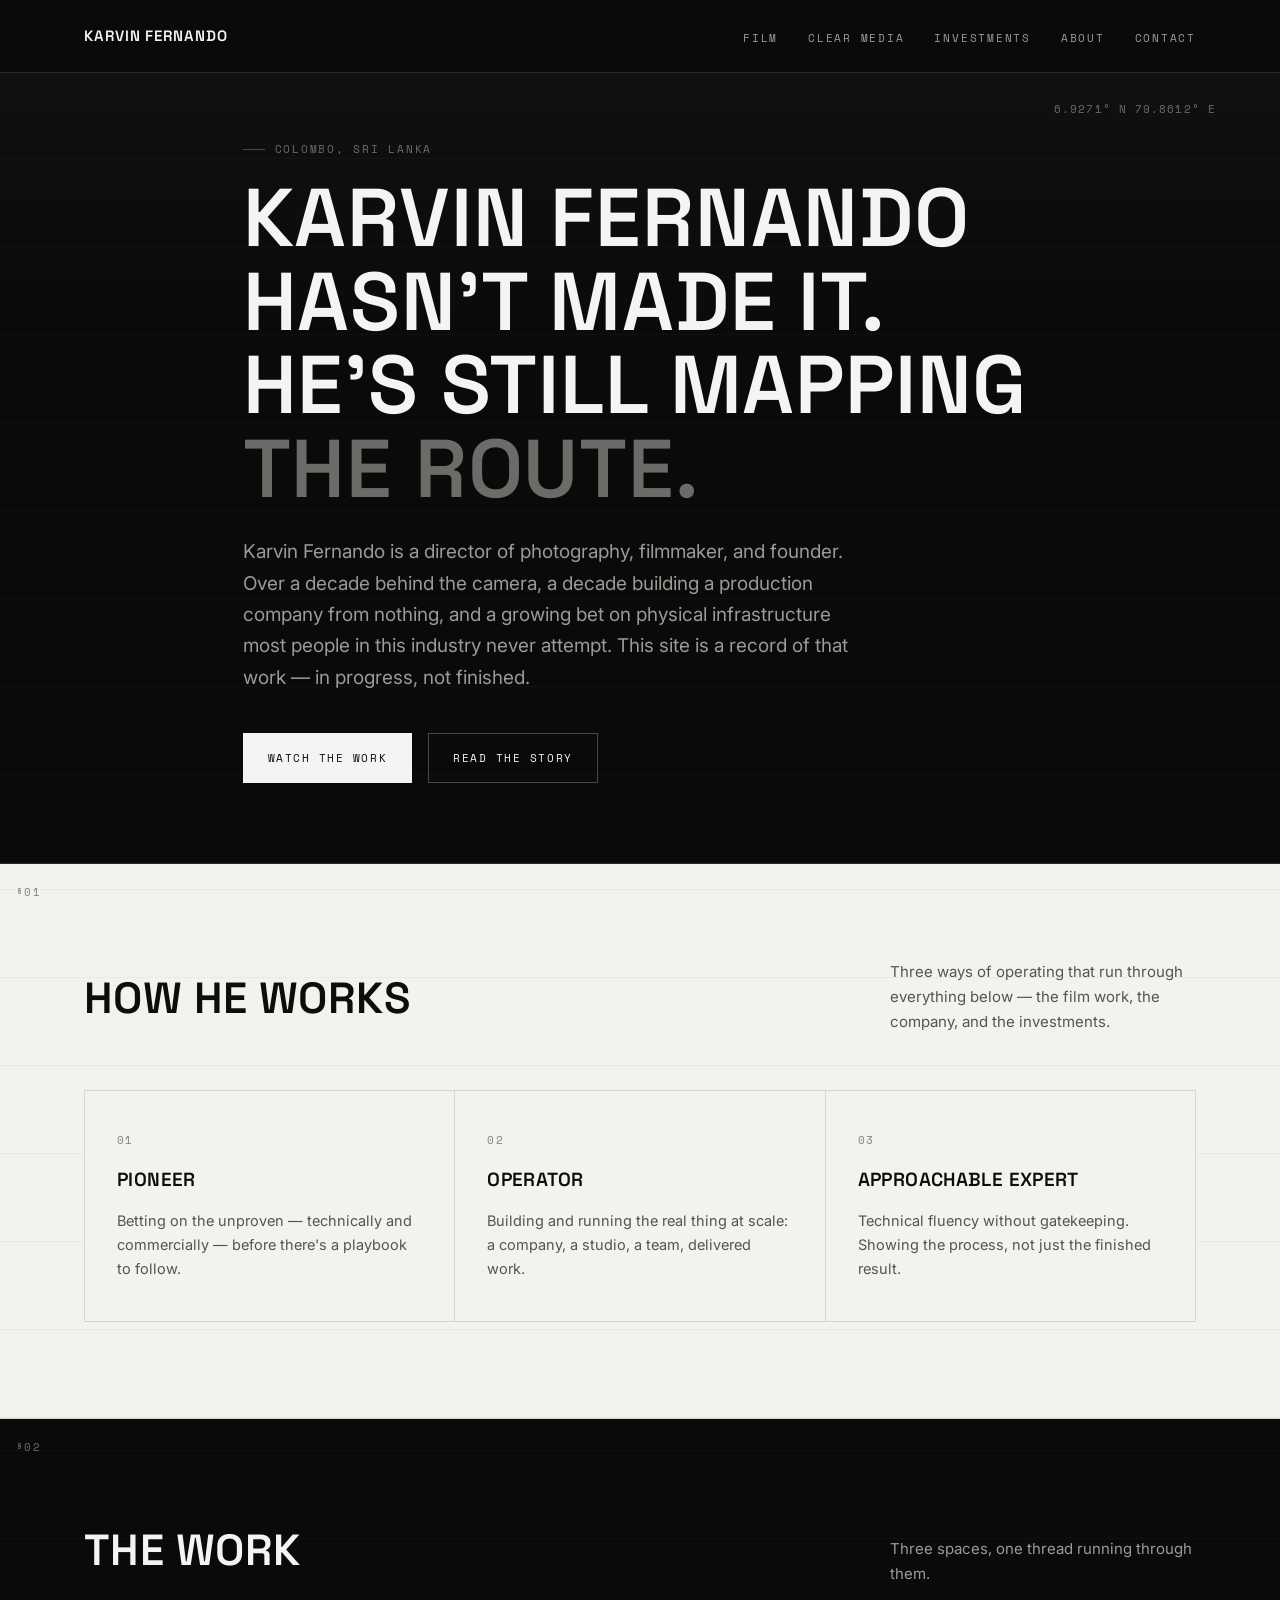
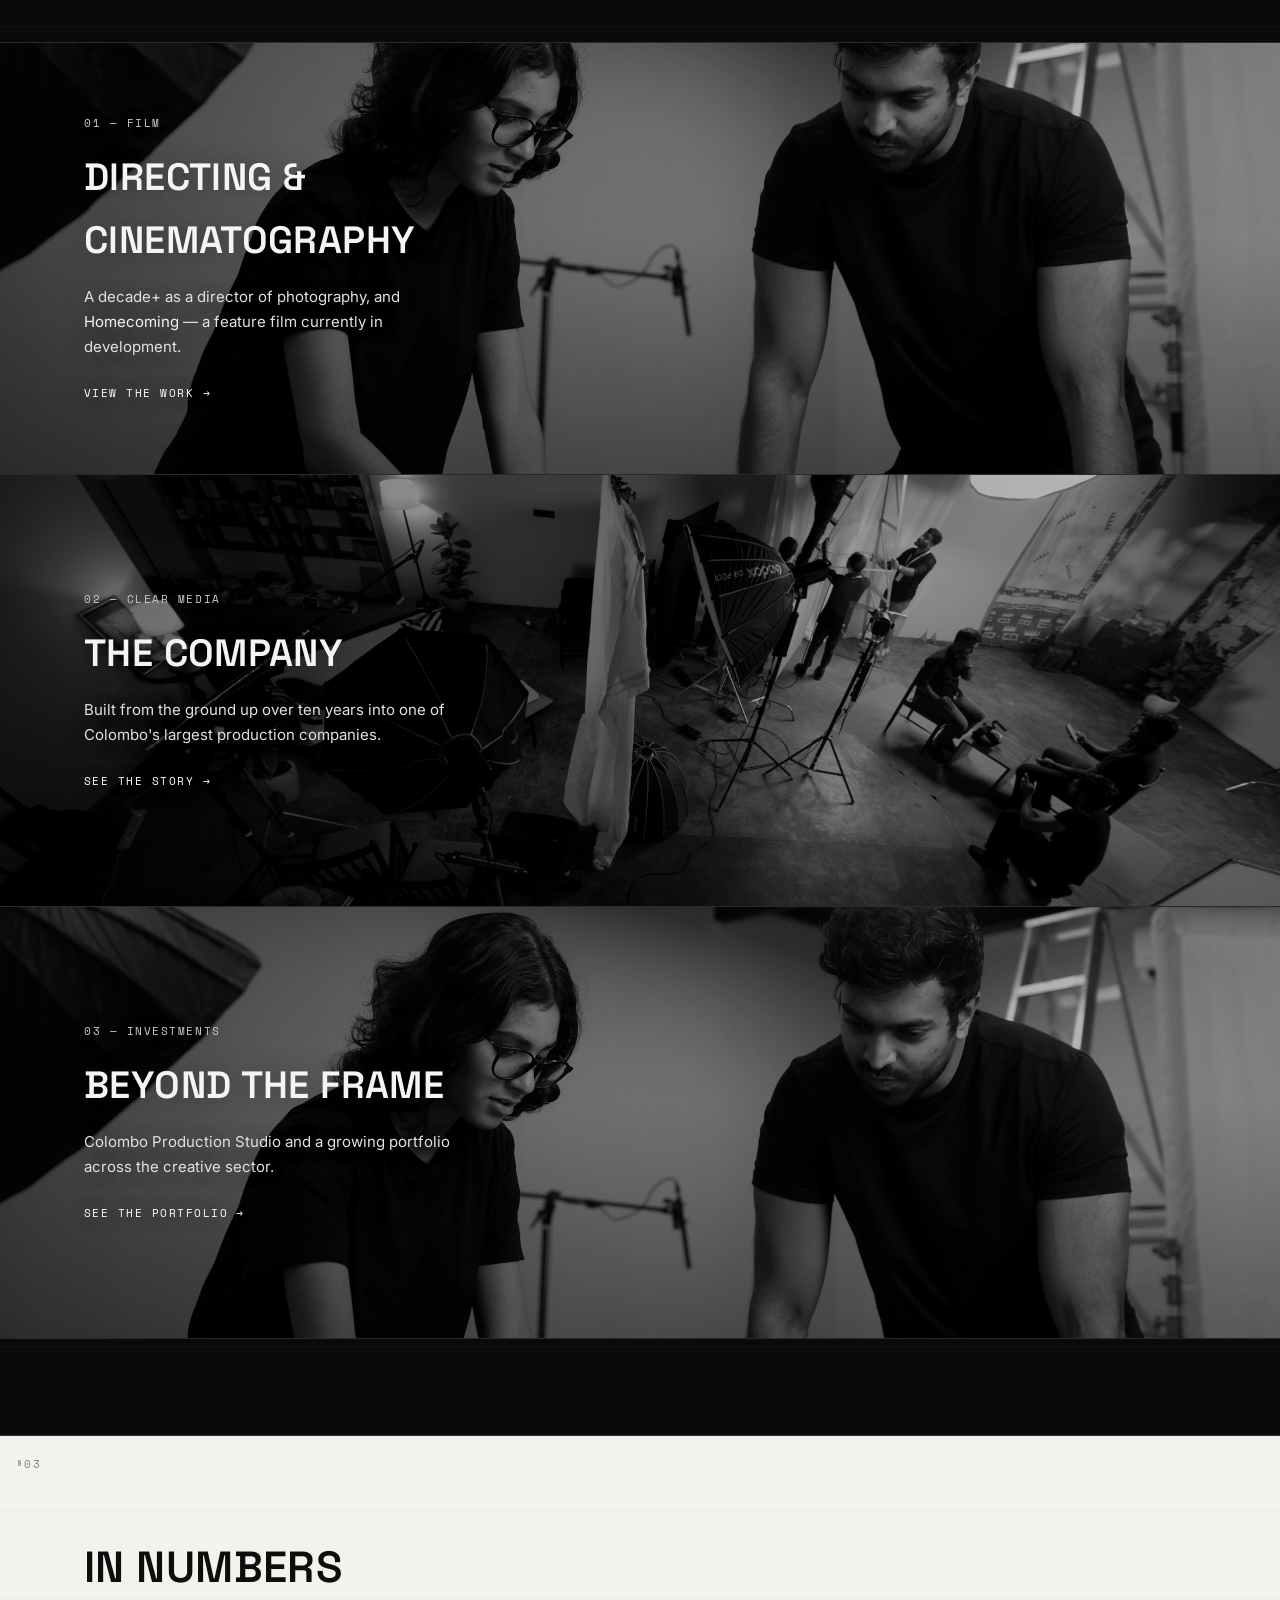
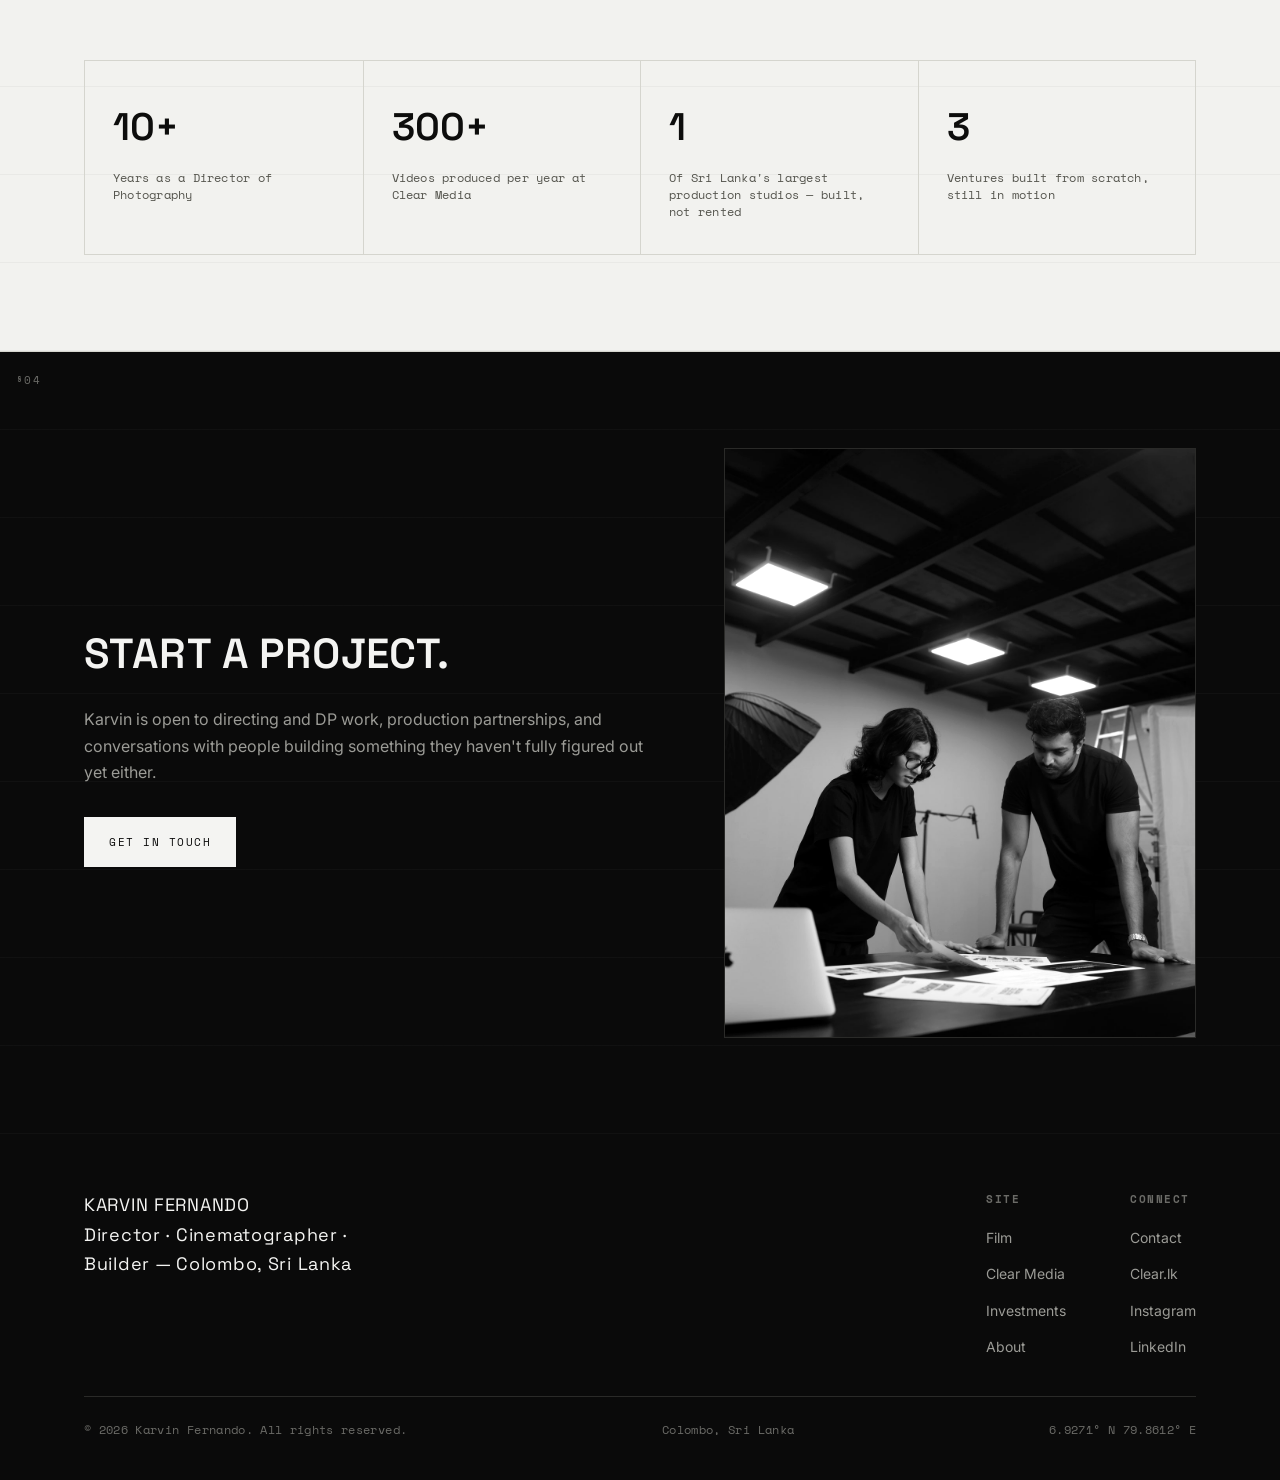
==== commit 82221d6c: "Fix asset caching + swap Film banner image - vercel.json: /assets/ was 'immutable' (1yr) — same-name" ====
--- a/index.html
+++ b/index.html
@@ -13,14 +13,14 @@
 <meta property="og:title" content="Karvin Fernando — Director, Cinematographer, Builder">
 <meta property="og:description" content="Director of photography and founder based in Colombo, Sri Lanka. A record of the work — in progress, not finished.">
 <meta property="og:url" content="https://karvinfernando.com/">
-<meta property="og:image" content="https://karvinfernando.com/assets/img/og-cover.jpg">
+<meta property="og:image" content="https://karvinfernando.com/assets/img/og-cover.jpg?v=20260908">
 <meta name="twitter:card" content="summary_large_image">
 <meta name="twitter:title" content="Karvin Fernando — Director, Cinematographer, Builder">
 <meta name="twitter:description" content="Director of photography and founder based in Colombo, Sri Lanka. A record of the work — in progress, not finished.">
-<meta name="twitter:image" content="https://karvinfernando.com/assets/img/og-cover.jpg">
+<meta name="twitter:image" content="https://karvinfernando.com/assets/img/og-cover.jpg?v=20260908">
 <link rel="preconnect" href="https://fonts.googleapis.com">
 <link rel="preconnect" href="https://fonts.gstatic.com" crossorigin>
-<link rel="stylesheet" href="assets/css/style.css">
+<link rel="stylesheet" href="assets/css/style.css?v=20260908">
 </head>
 <body>
 
@@ -86,7 +86,7 @@
   <div class="banners">
     <a href="film.html" class="banner">
       <div class="banner-media">
-        <img src="assets/img/banner-film.jpg" alt="A film crew and camera crane around a lit set piece on a night shoot" width="2400" height="1040" loading="lazy">
+        <img src="assets/img/banner-film.jpg?v=20260908" alt="Two people reviewing printed work at a table in a studio" width="2400" height="1040" loading="lazy">
       </div>
       <div class="banner-label">
         <span class="index">01 — FILM</span>
@@ -97,7 +97,7 @@
     </a>
     <a href="clear-media.html" class="banner">
       <div class="banner-media">
-        <img src="assets/img/banner-clear-media.jpg" alt="A production crew lighting an interview set in a studio" width="2400" height="1040" loading="lazy">
+        <img src="assets/img/banner-clear-media.jpg?v=20260908" alt="A production crew lighting an interview set in a studio" width="2400" height="1040" loading="lazy">
       </div>
       <div class="banner-label">
         <span class="index">02 — CLEAR MEDIA</span>
@@ -108,7 +108,7 @@
     </a>
     <a href="investments.html" class="banner">
       <div class="banner-media">
-        <img src="assets/img/banner-investments.jpg" alt="Two people reviewing printed work at a table in a studio" width="2400" height="1040" loading="lazy">
+        <img src="assets/img/banner-investments.jpg?v=20260908" alt="Two people reviewing printed work at a table in a studio" width="2400" height="1040" loading="lazy">
       </div>
       <div class="banner-label">
         <span class="index">03 — INVESTMENTS</span>
@@ -156,7 +156,7 @@
       </div>
     </div>
     <div class="media-frame tall">
-      <img src="assets/img/home-closing.jpg" alt="Two people reviewing printed work at a table in a studio" width="1200" height="1500" loading="lazy">
+      <img src="assets/img/home-closing.jpg?v=20260908" alt="Two people reviewing printed work at a table in a studio" width="1200" height="1500" loading="lazy">
     </div>
   </div>
 </section>
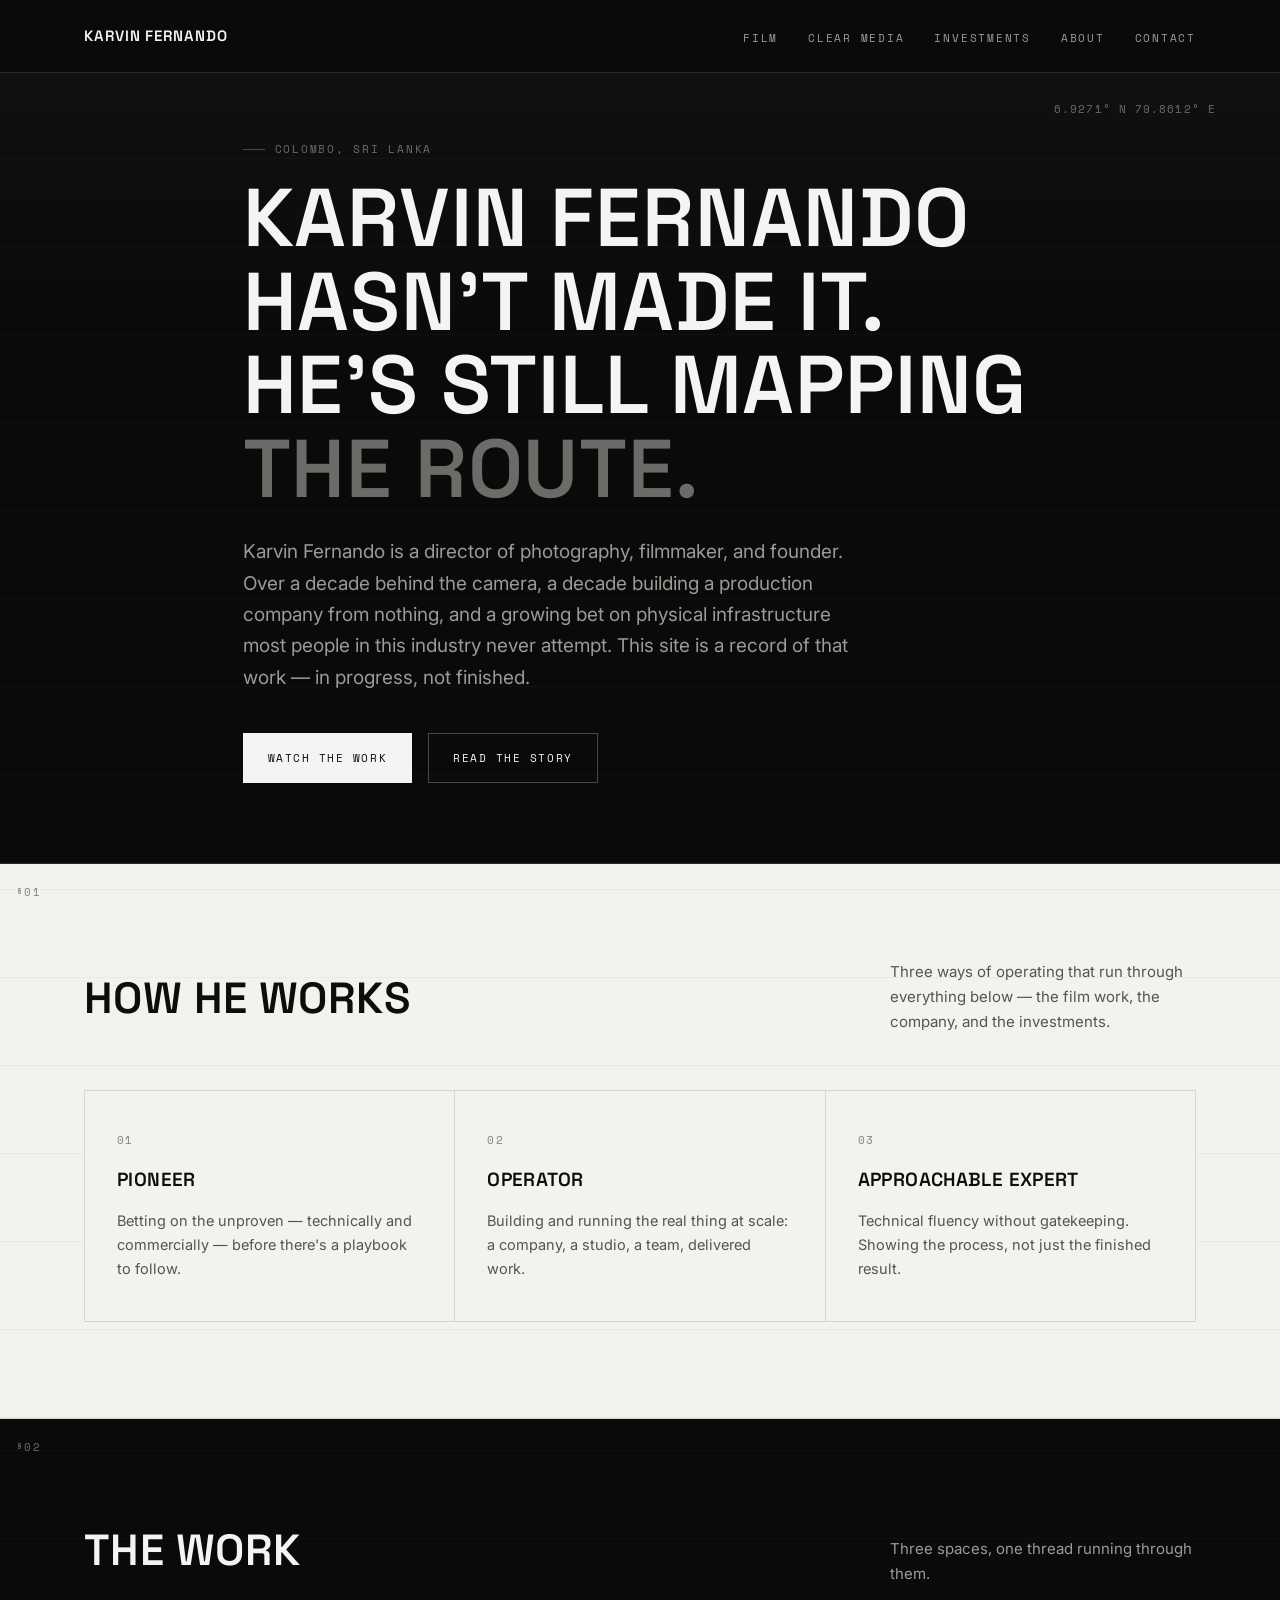
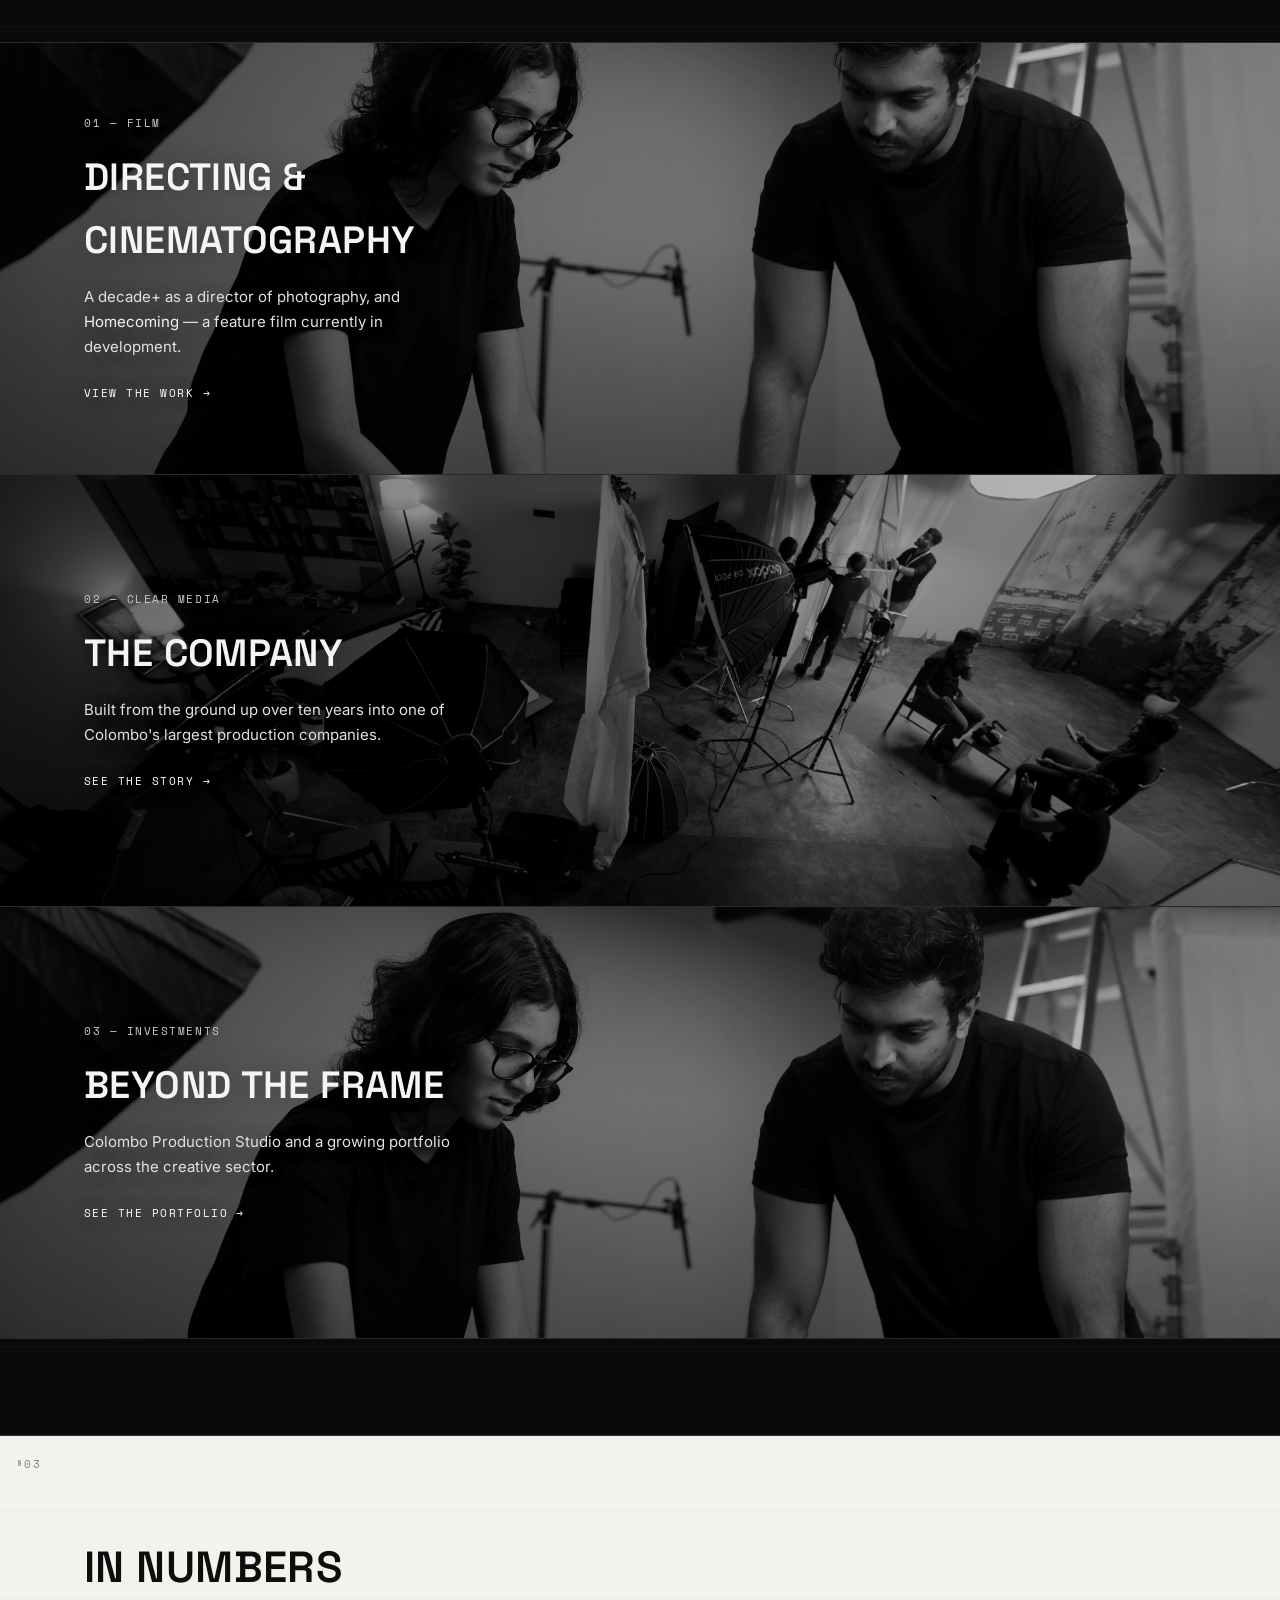
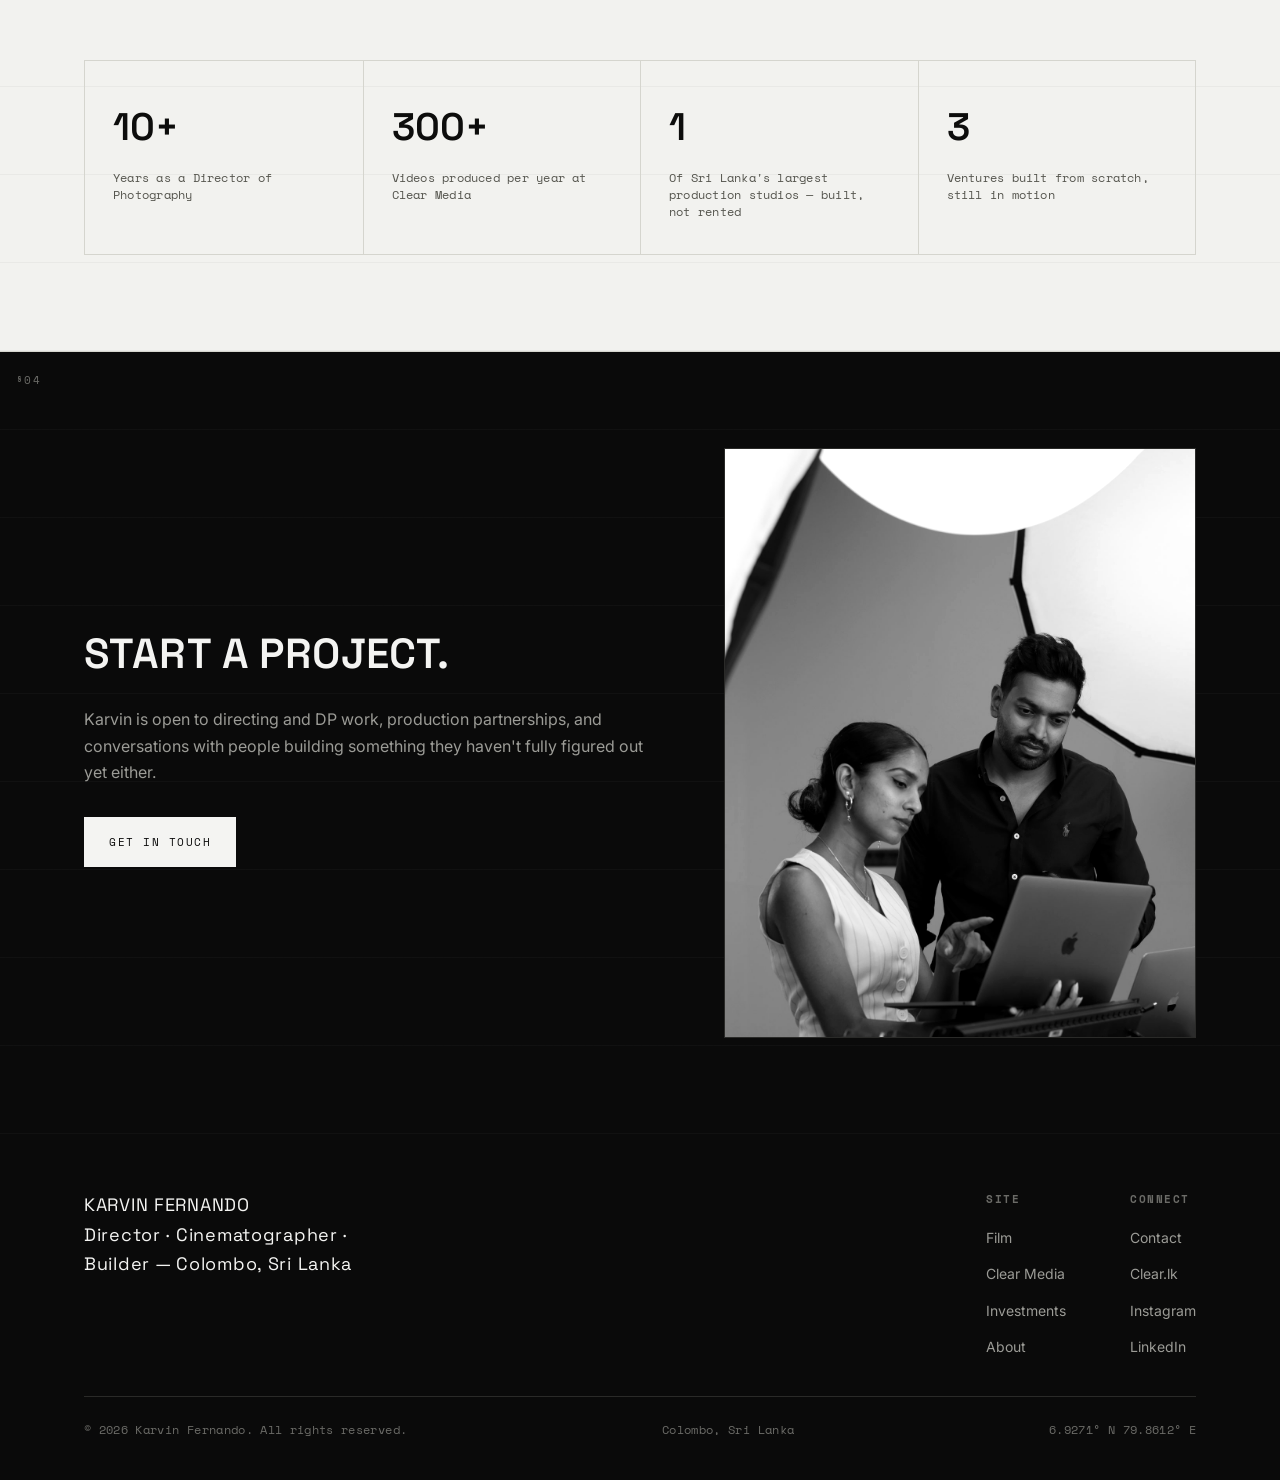
==== commit 64146fb8: "Home closing block: new B&W studio photo (two at a laptop) Co-Authored-By: Claude Sonnet 5 <noreply@" ====
--- a/index.html
+++ b/index.html
@@ -156,7 +156,7 @@
       </div>
     </div>
     <div class="media-frame tall">
-      <img src="assets/img/home-closing.jpg?v=20260908" alt="Two people reviewing printed work at a table in a studio" width="1200" height="1500" loading="lazy">
+      <img src="assets/img/home-closing.jpg?v=20260908b" alt="Two people reviewing a laptop together on a studio set" width="1200" height="1500" loading="lazy">
     </div>
   </div>
 </section>
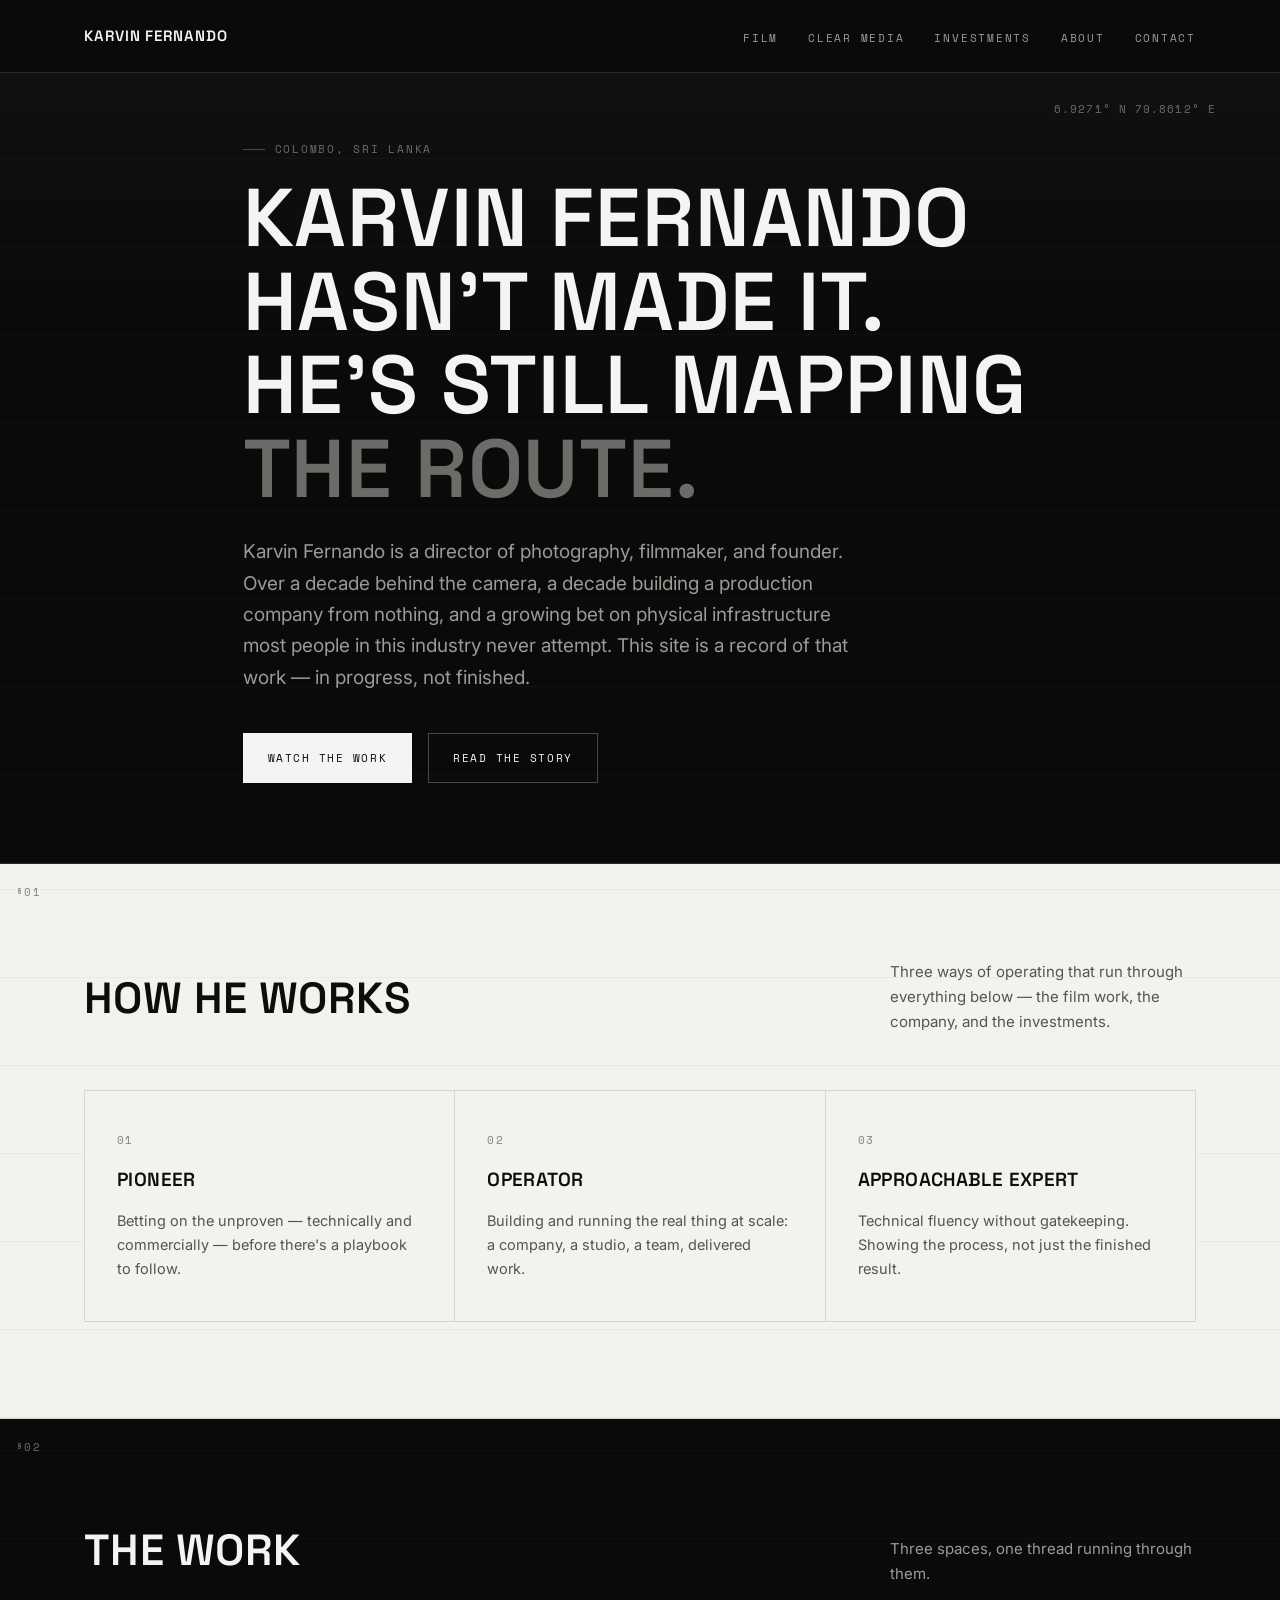
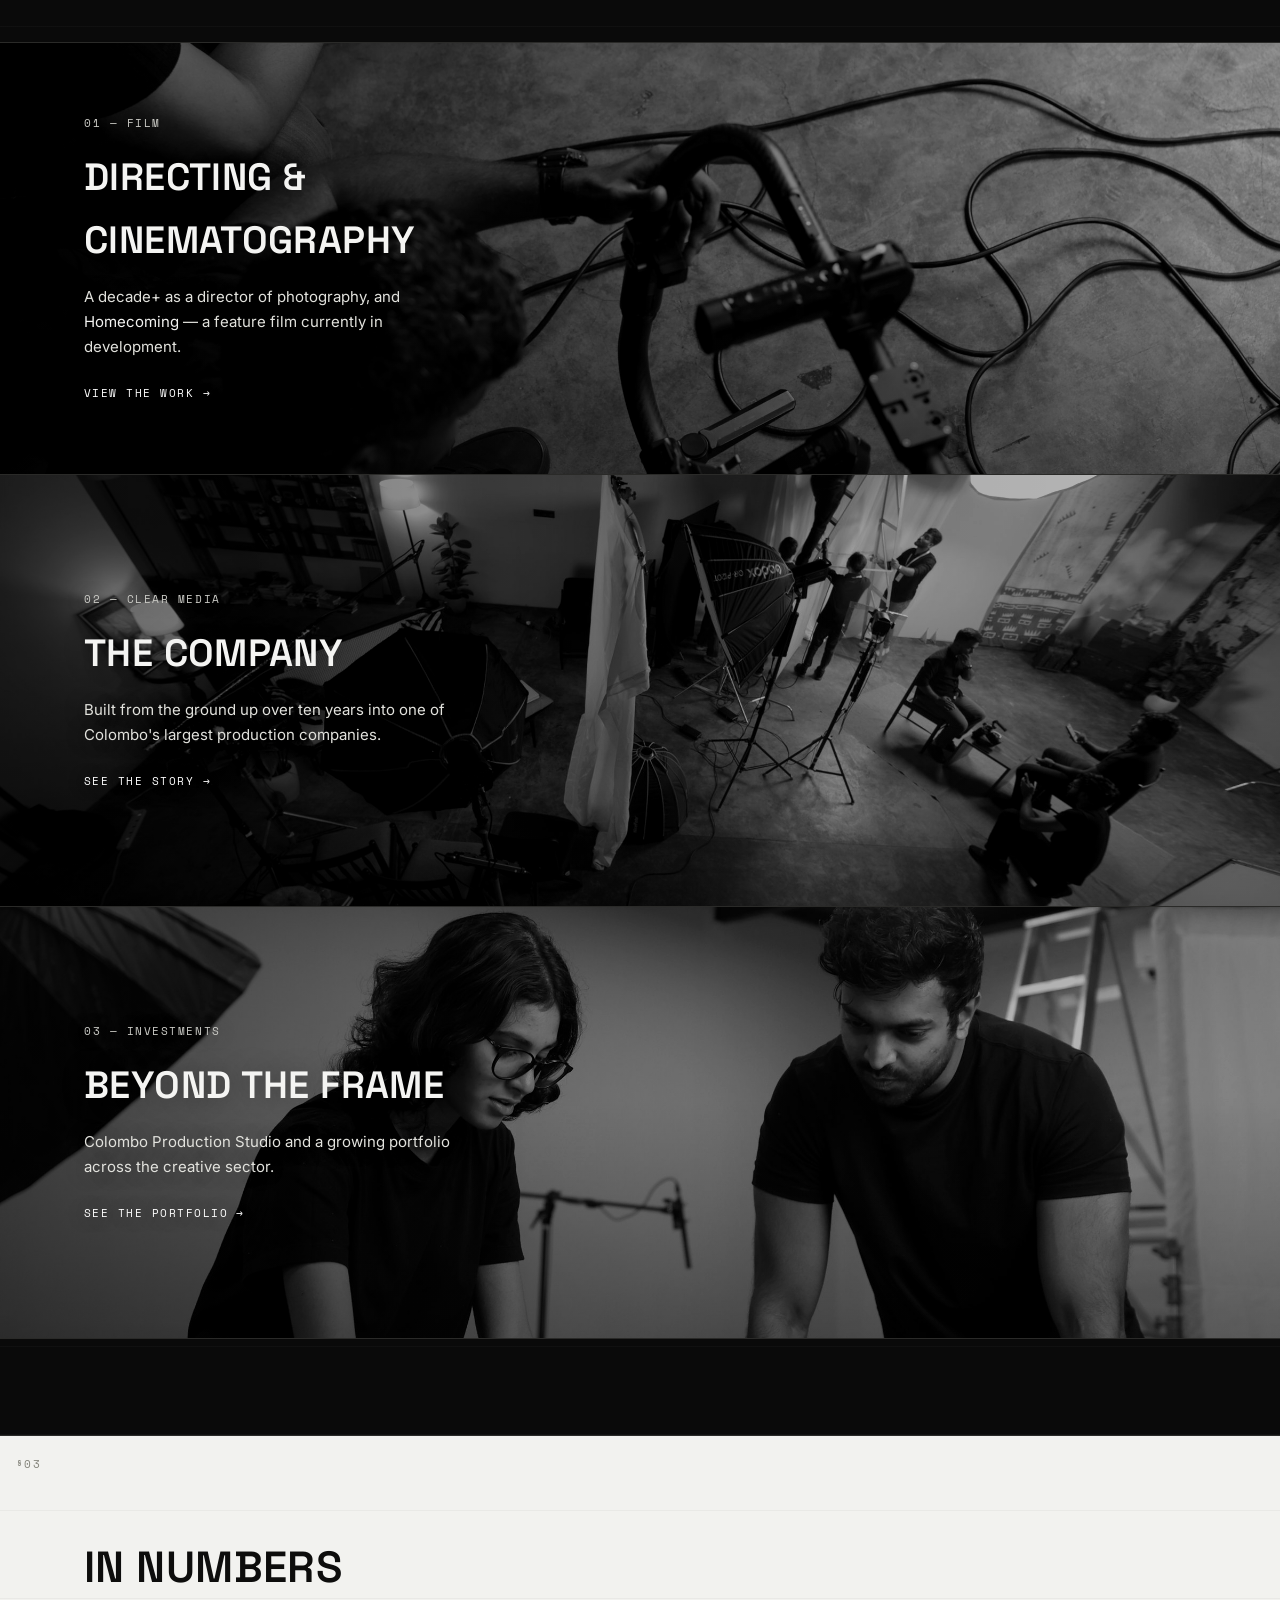
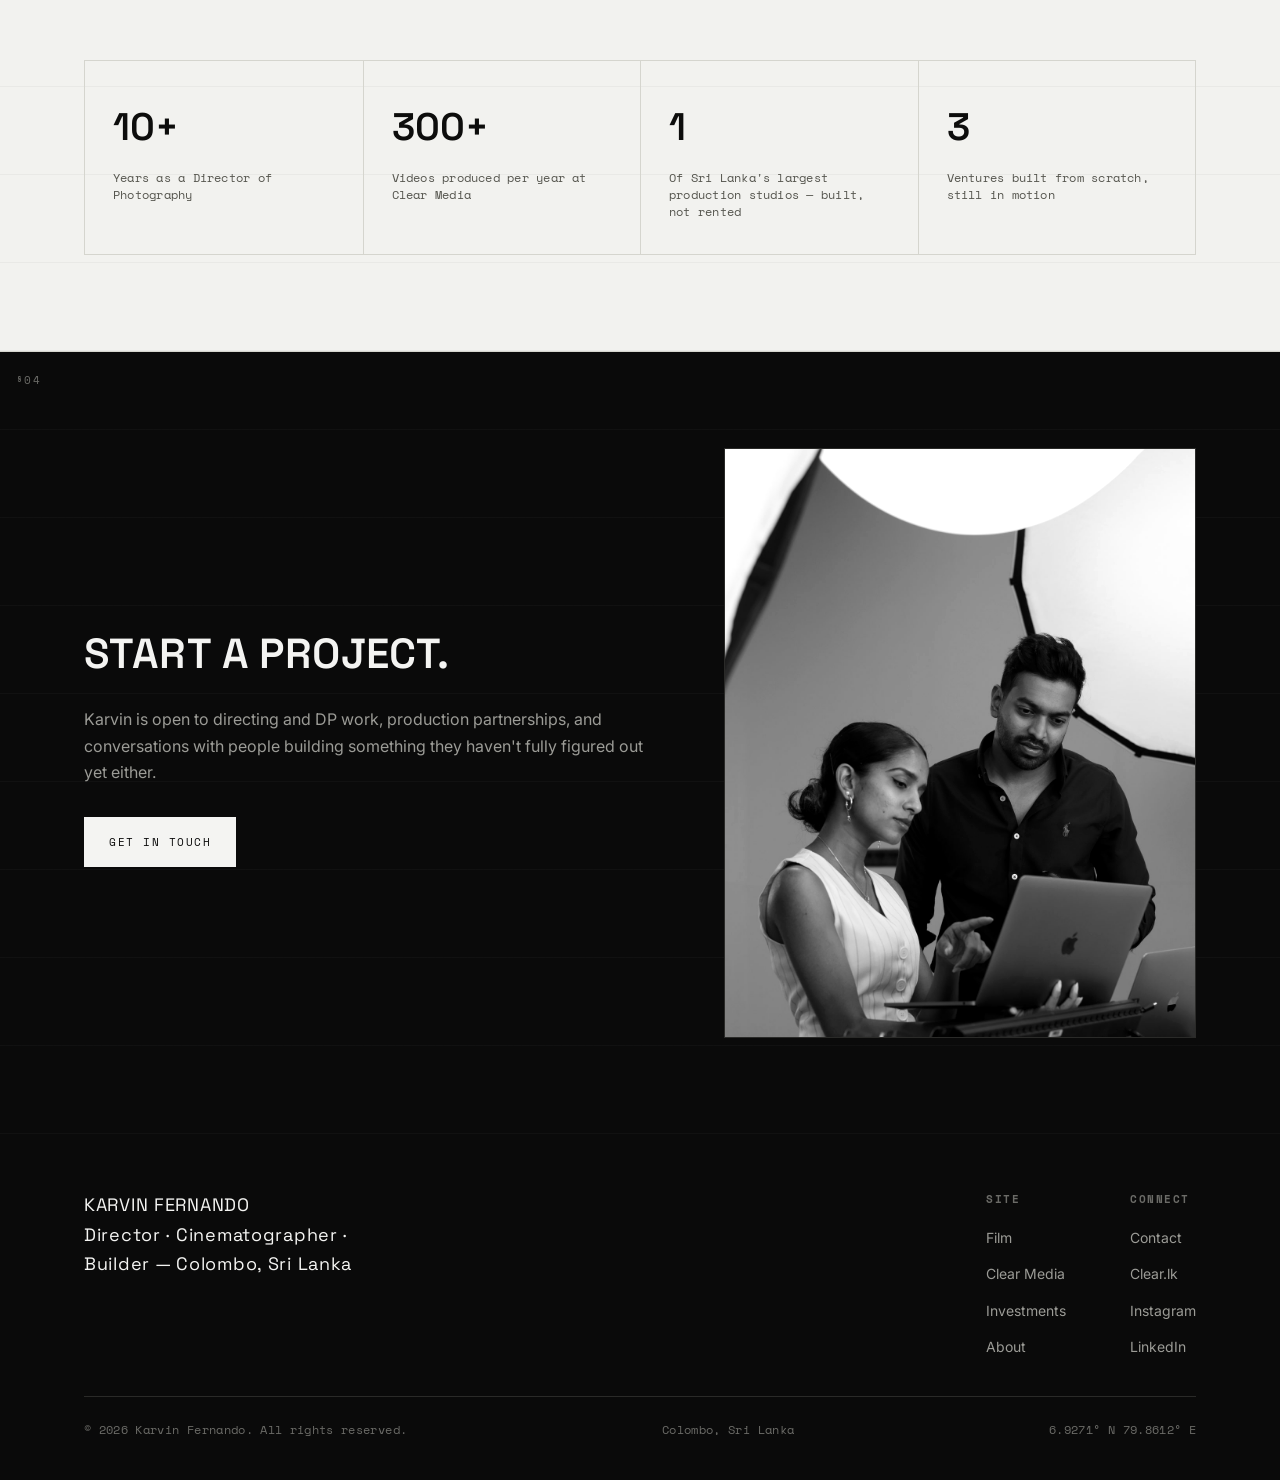
==== commit 7fc267bc: "Film banner: real overhead shot of the camera crew (R31_0088); wire Instagram - banner-film.jpg = cr" ====
--- a/index.html
+++ b/index.html
@@ -6,6 +6,11 @@
 <title>Karvin Fernando — Director, Cinematographer, Builder</title>
 <meta name="description" content="Karvin Fernando is a director, cinematographer, and founder based in Colombo, Sri Lanka — building Clear Media, Colombo Production Studio, and the feature film Homecoming.">
 <link rel="canonical" href="https://karvinfernando.com/">
+<meta name="author" content="Karvin Fernando">
+<meta name="robots" content="index, follow, max-image-preview:large, max-snippet:-1, max-video-preview:-1">
+<meta property="og:locale" content="en_LK">
+<meta property="og:image:width" content="1200">
+<meta property="og:image:height" content="630">
 <link rel="icon" href="favicon.svg" type="image/svg+xml">
 <meta name="theme-color" content="#0a0a0a">
 <meta property="og:type" content="website">
@@ -21,6 +26,12 @@
 <link rel="preconnect" href="https://fonts.googleapis.com">
 <link rel="preconnect" href="https://fonts.gstatic.com" crossorigin>
 <link rel="stylesheet" href="assets/css/style.css?v=20260908">
+<script type="application/ld+json">
+{"@context":"https://schema.org","@graph":[
+{"@type":"WebSite","@id":"https://karvinfernando.com/#website","url":"https://karvinfernando.com/","name":"Karvin Fernando","inLanguage":"en"},
+{"@type":"Person","@id":"https://karvinfernando.com/#person","name":"Karvin Fernando","url":"https://karvinfernando.com/","image":"https://karvinfernando.com/assets/img/about-portrait.jpg","jobTitle":["Director of Photography","Film Director","Founder"],"worksFor":{"@type":"Organization","name":"Clear Media","url":"https://clear.lk"},"address":{"@type":"PostalAddress","addressLocality":"Colombo","addressCountry":"LK"},"knowsAbout":["Cinematography","Film Direction","Video Production","Colombo Production Studio"],"sameAs":["https://clear.lk"]}
+]}
+</script>
 </head>
 <body>
 
@@ -86,7 +97,7 @@
   <div class="banners">
     <a href="film.html" class="banner">
       <div class="banner-media">
-        <img src="assets/img/banner-film.jpg?v=20260908" alt="Two people reviewing printed work at a table in a studio" width="2400" height="1040" loading="lazy">
+        <img src="assets/img/banner-film.jpg?v=20260908c" alt="A camera operator with a gimbal rig, crew around on set" width="2400" height="1040" loading="lazy">
       </div>
       <div class="banner-label">
         <span class="index">01 — FILM</span>
@@ -180,7 +191,7 @@
           <ul>
             <li><a href="contact.html">Contact</a></li>
             <li><a href="https://clear.lk" target="_blank" rel="noopener">Clear.lk</a></li>
-            <li><a href="#">Instagram</a></li>
+            <li><a href="https://www.instagram.com/karvinfernando/" target="_blank" rel="noopener">Instagram</a></li>
             <li><a href="#">LinkedIn</a></li>
           </ul>
         </div>
--- a/assets/css/style.css
+++ b/assets/css/style.css
@@ -394,6 +394,7 @@
   filter: grayscale(1) contrast(1.04);
 }
 .media-frame:has(img) { border-style: solid; border-color: var(--border); }
+.media-frame.is-color img { filter: none; }
 .media-frame .ph-label {
   font-family: var(--mono);
   font-size: 11px;
@@ -449,7 +450,7 @@
 }
 .carousel-track {
   position: relative;
-  aspect-ratio: 21 / 9;
+  aspect-ratio: 1.9 / 1;
   overflow: hidden;
 }
 .carousel-slide {
@@ -464,7 +465,7 @@
   pointer-events: none;
 }
 .carousel-slide.active { opacity: 1; pointer-events: auto; }
-.carousel-slide img { width: 100%; height: 100%; object-fit: cover; filter: grayscale(1) contrast(1.04); }
+.carousel-slide img { width: 100%; height: 100%; object-fit: cover; }
 .carousel-caption {
   position: absolute;
   left: 0; bottom: 0; right: 0;
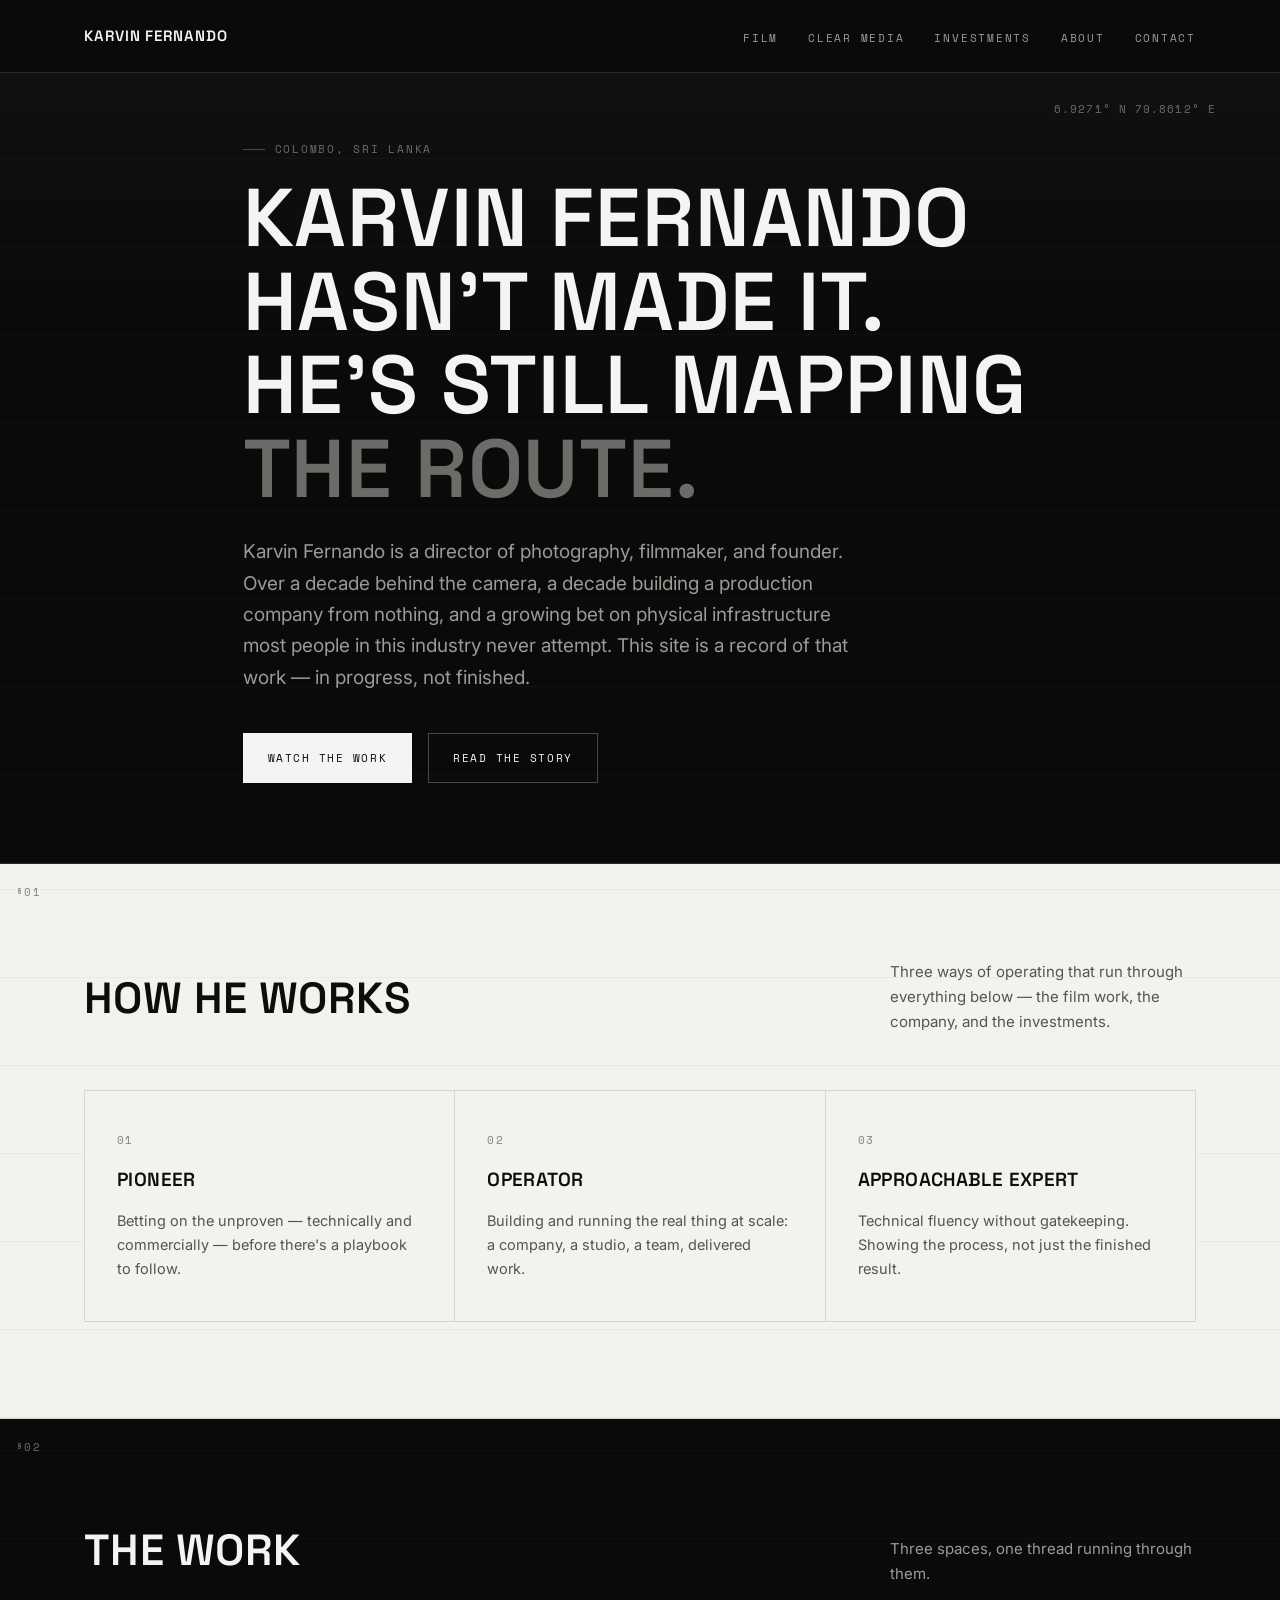
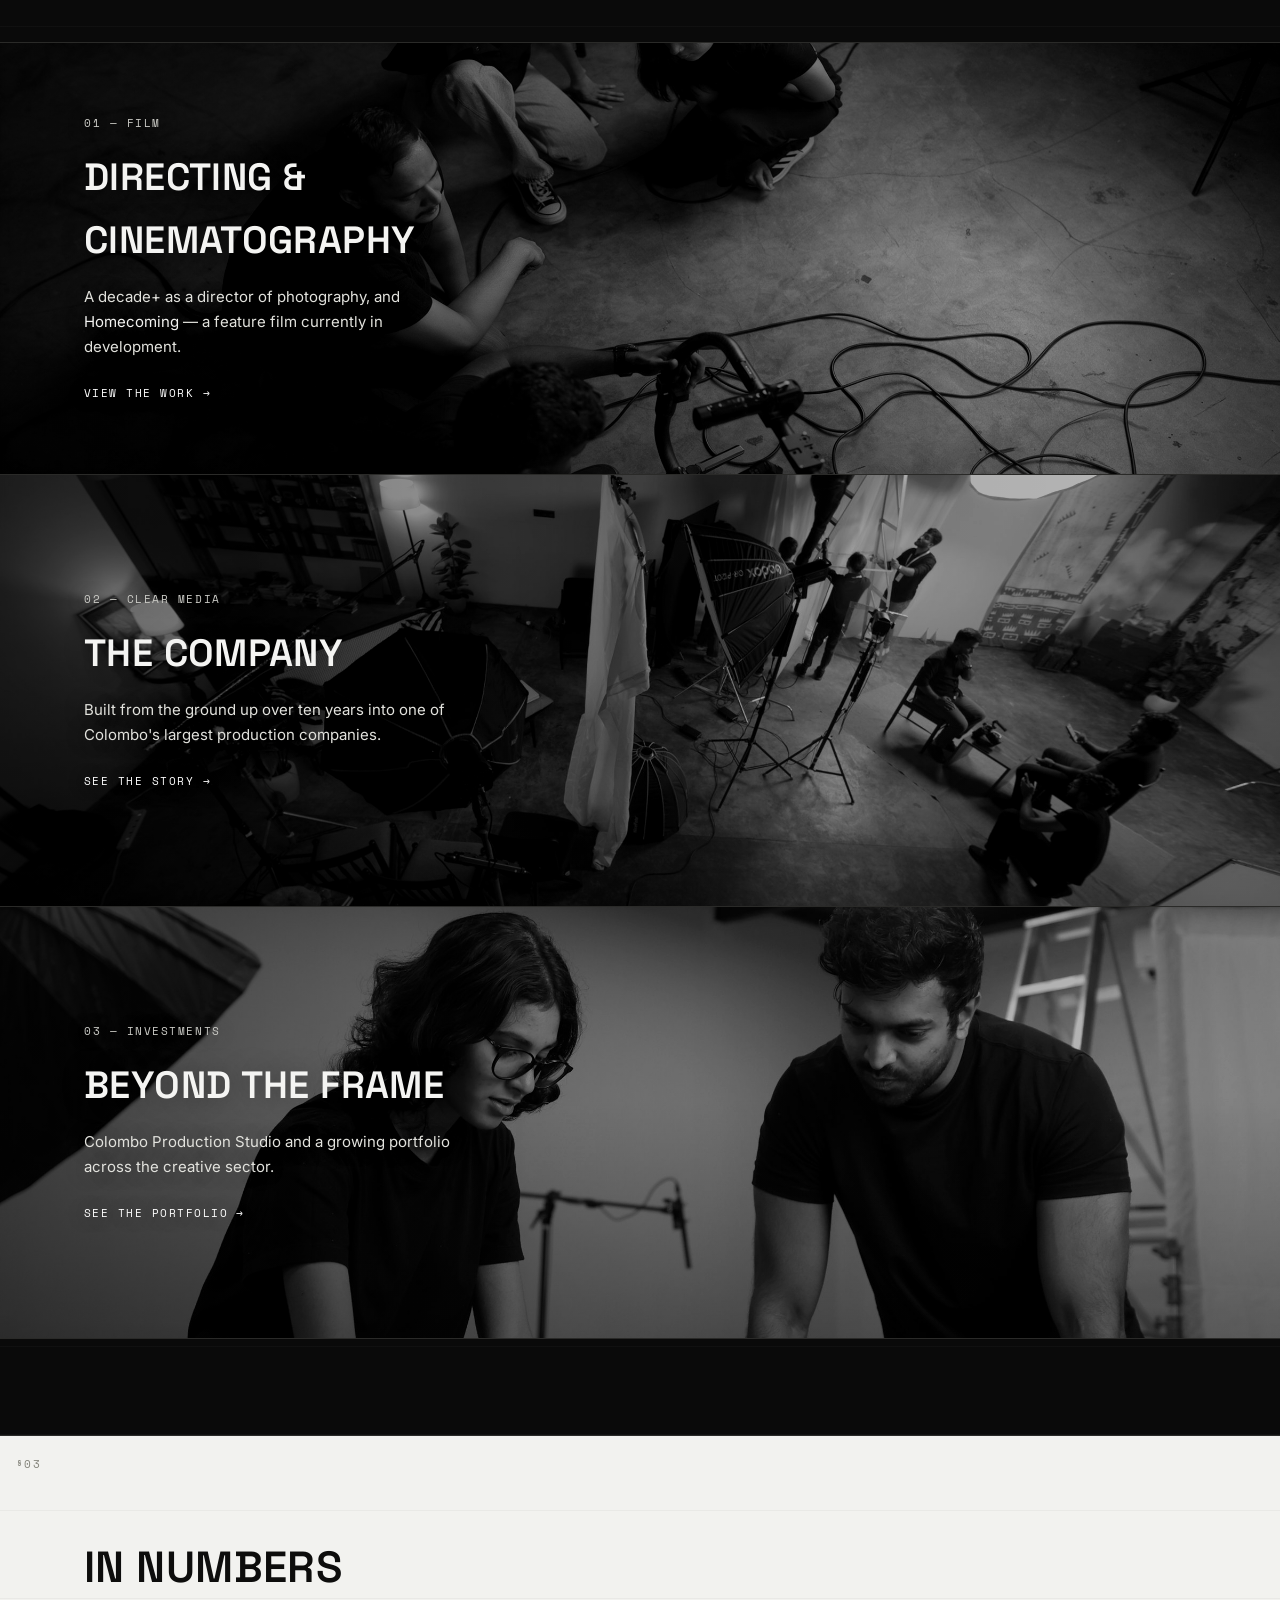
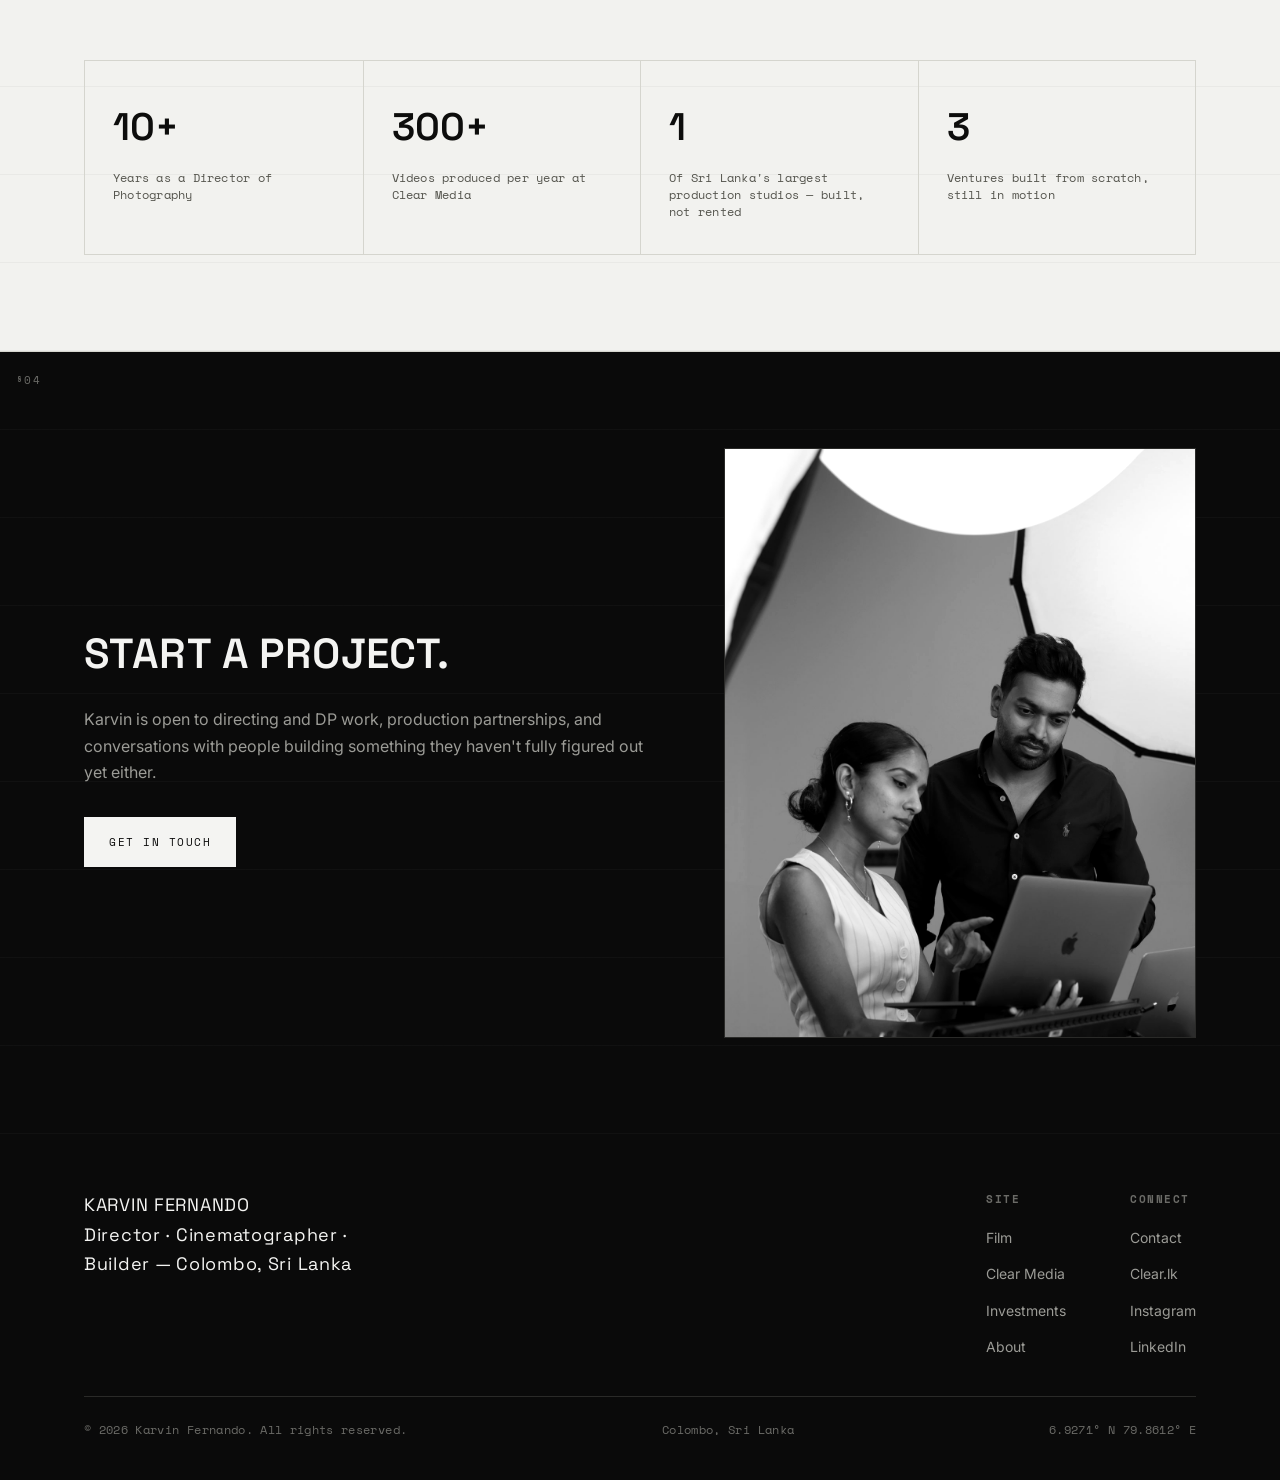
==== commit 4c1c2af8: "Film banner: wider crew frame (all four + gimbal rig) Co-Authored-By: Claude Sonnet 5 <noreply@anthr" ====
--- a/index.html
+++ b/index.html
@@ -29,7 +29,7 @@
 <script type="application/ld+json">
 {"@context":"https://schema.org","@graph":[
 {"@type":"WebSite","@id":"https://karvinfernando.com/#website","url":"https://karvinfernando.com/","name":"Karvin Fernando","inLanguage":"en"},
-{"@type":"Person","@id":"https://karvinfernando.com/#person","name":"Karvin Fernando","url":"https://karvinfernando.com/","image":"https://karvinfernando.com/assets/img/about-portrait.jpg","jobTitle":["Director of Photography","Film Director","Founder"],"worksFor":{"@type":"Organization","name":"Clear Media","url":"https://clear.lk"},"address":{"@type":"PostalAddress","addressLocality":"Colombo","addressCountry":"LK"},"knowsAbout":["Cinematography","Film Direction","Video Production","Colombo Production Studio"],"sameAs":["https://clear.lk"]}
+{"@type":"Person","@id":"https://karvinfernando.com/#person","name":"Karvin Fernando","url":"https://karvinfernando.com/","image":"https://karvinfernando.com/assets/img/about-portrait.jpg","jobTitle":["Director of Photography","Film Director","Founder"],"worksFor":{"@type":"Organization","name":"Clear Media","url":"https://clear.lk"},"address":{"@type":"PostalAddress","addressLocality":"Colombo","addressCountry":"LK"},"knowsAbout":["Cinematography","Film Direction","Video Production","Colombo Production Studio"],"sameAs":["https://clear.lk","https://www.instagram.com/karvinfernando/","https://www.linkedin.com/in/karvinfernando/"]}
 ]}
 </script>
 </head>
@@ -97,7 +97,7 @@
   <div class="banners">
     <a href="film.html" class="banner">
       <div class="banner-media">
-        <img src="assets/img/banner-film.jpg?v=20260908c" alt="A camera operator with a gimbal rig, crew around on set" width="2400" height="1040" loading="lazy">
+        <img src="assets/img/banner-film.jpg?v=20260908d" alt="A film crew and camera operator with a gimbal rig on set" width="2400" height="1040" loading="lazy">
       </div>
       <div class="banner-label">
         <span class="index">01 — FILM</span>
@@ -192,7 +192,7 @@
             <li><a href="contact.html">Contact</a></li>
             <li><a href="https://clear.lk" target="_blank" rel="noopener">Clear.lk</a></li>
             <li><a href="https://www.instagram.com/karvinfernando/" target="_blank" rel="noopener">Instagram</a></li>
-            <li><a href="#">LinkedIn</a></li>
+            <li><a href="https://www.linkedin.com/in/karvinfernando/" target="_blank" rel="noopener">LinkedIn</a></li>
           </ul>
         </div>
       </div>
